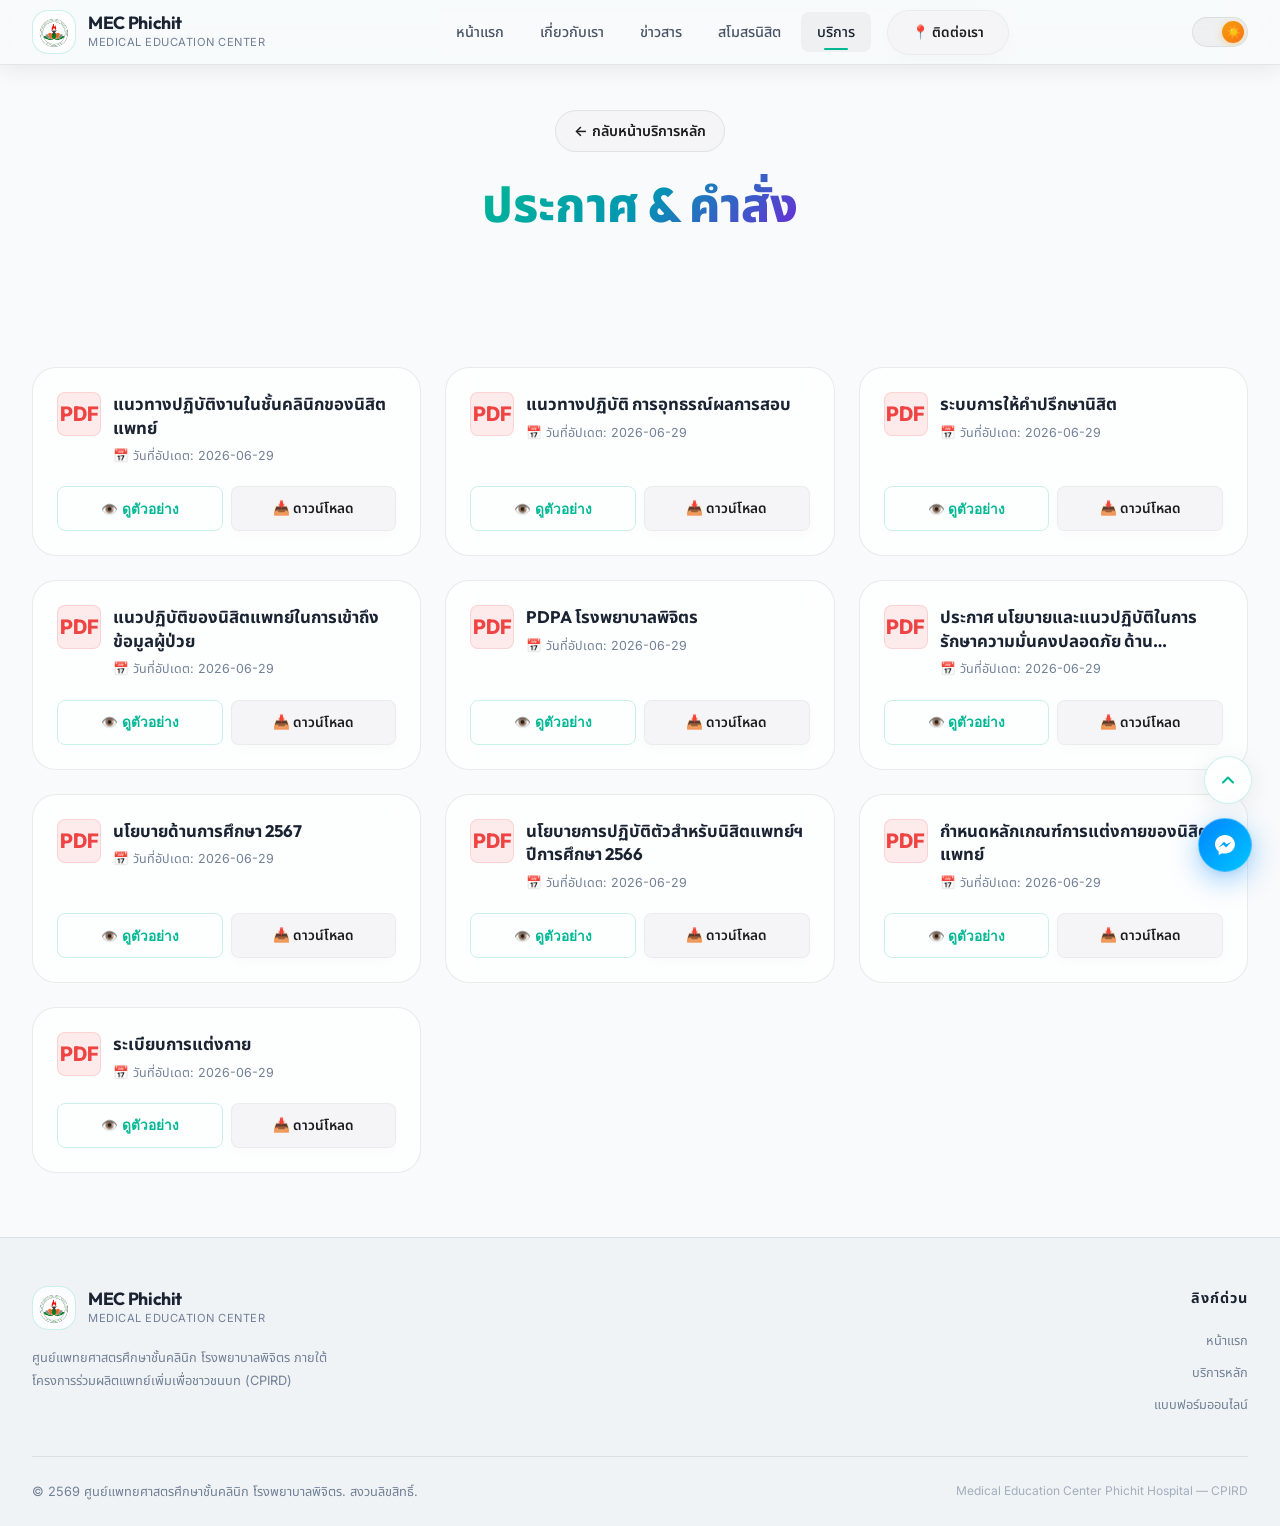
==== announcements.html @ 6e374ae9 "Initial commit" ====
<!DOCTYPE html>
<html lang="th">
<head>
  <meta charset="UTF-8">
  <meta name="viewport" content="width=device-width, initial-scale=1.0">
  <meta http-equiv="X-UA-Compatible" content="IE=edge">
  
  <title>ประกาศ | MEC Phichit</title>
  <meta name="description" content="คลังเอกสารประกาศ ระเบียบการ ข้อบังคับ และคำสั่งต่างๆ ของศูนย์แพทยศาสตรศึกษาชั้นคลินิก">
  
  <!-- Favicon -->
  <link rel="icon" type="image/svg+xml" href="data:image/svg+xml,<svg xmlns='http://www.w3.org/2000/svg' viewBox='0 0 100 100'><text y='.9em' font-size='90'>📢</text></svg>">

  <!-- Prevent theme flash -->
  <script>
    (function() {
      var t = localStorage.getItem('mec-theme') || 'light';
      if (t === 'light') {
        document.documentElement.setAttribute('data-theme', 'light');
      } else {
        document.documentElement.removeAttribute('data-theme');
      }
    })();
  </script>

  <!-- Stylesheets -->
  <link rel="stylesheet" href="css/style.css?v=5.4">
</head>
<body>

  <!-- ============================================
       NAVIGATION (Consistent with index.html)
       ============================================ -->
  <nav class="navbar scrolled" id="navbar" role="navigation" aria-label="Main navigation">
    <div class="container">
      <a href="index.html#hero" class="nav-brand">
        <div class="nav-logo" aria-hidden="true">
          <img src="assets/images/logo.png" alt="MEC Phichit Logo">
        </div>
        <div class="nav-brand-text">
          <span class="nav-brand-name">MEC Phichit</span>
          <span class="nav-brand-sub">Medical Education Center</span>
        </div>
      </a>

      <div class="nav-links" id="nav-links" role="menubar">
        <a href="index.html#hero" class="nav-link" role="menuitem">หน้าแรก</a>
        <a href="index.html#about" class="nav-link" role="menuitem">เกี่ยวกับเรา</a>
        <a href="index.html#news" class="nav-link" role="menuitem">ข่าวสาร</a>
        <a href="index.html#student-union" class="nav-link" role="menuitem">สโมสรนิสิต</a>
        <a href="index.html#services" class="nav-link active" role="menuitem">บริการ</a>
        <a href="index.html#contact" class="nav-cta" role="menuitem">📍 ติดต่อเรา</a>
      </div>

      <!-- Theme Toggle -->
      <button class="theme-toggle" id="theme-toggle" aria-label="สลับธีมมืด/สว่าง" title="สลับธีมมืด/สว่าง">
        <div class="theme-toggle-track">
          <span class="track-sun" aria-hidden="true">☀️</span>
          <span class="track-moon" aria-hidden="true">🌙</span>
        </div>
        <div class="theme-toggle-knob">
          <span class="theme-toggle-icon" aria-hidden="true">🌙</span>
        </div>
      </button>

      <button class="nav-toggle" id="nav-toggle" aria-label="Toggle navigation" aria-expanded="false">
        <span></span>
        <span></span>
        <span></span>
      </button>
    </div>
    <div class="nav-overlay" id="nav-overlay"></div>
  </nav>

  <!-- ============================================
       CONTENT SECTION
       ============================================ -->
  <section class="subpage-body container">
    <div class="subpage-header">
      <a href="index.html#services" class="btn-back">← กลับหน้าบริการหลัก</a>
      <h1 class="section-title" id="subpage-header-title">คลัง<span class="accent-text">ประกาศ & คำสั่ง</span></h1>
      <p class="section-subtitle" id="subpage-header-sub" style="margin: 0 auto;">ประกาศทั่วไป ระเบียบข้อบังคับ และตารางประกาศต่างๆ ของศูนย์แพทยศาสตรศึกษาชั้นคลินิก โรงพยาบาลพิจิตร</p>
    </div>

    <!-- Search & Filter Controls -->
    <div class="search-filter-row reveal">
      <div class="search-wrapper">
        <input type="text" id="doc-search" placeholder="ค้นหาประกาศหรือคำสั่ง...">
      </div>
      <div class="filter-group">
        <button class="filter-btn active" data-filter="all">ทั้งหมด</button>
        <button class="filter-btn" data-filter="pdf">PDF</button>
        <button class="filter-btn" data-filter="word">Word</button>
      </div>
    </div>

    <!-- Document Grid -->
    <div class="document-grid stagger-children revealed" id="document-grid">
      <!-- Populated dynamically -->
    </div>
  </section>

  <!-- ============================================
       PDF PREVIEW MODAL
       ============================================ -->
  <div class="preview-modal" id="preview-modal">
    <div class="preview-modal-overlay" id="preview-modal-overlay"></div>
    <div class="preview-modal-content">
      <div class="preview-modal-header">
        <h3 class="preview-modal-title" id="preview-modal-title">แสดงตัวอย่างเอกสาร</h3>
        <button class="preview-modal-close" id="preview-modal-close" aria-label="ปิด">&times;</button>
      </div>
      <div class="preview-modal-body">
        <iframe id="preview-iframe" src="" title="PDF Preview"></iframe>
      </div>
    </div>
  </div>

  <!-- ============================================
       FOOTER
       ============================================ -->
  <footer class="footer">
    <div class="container">
      <div class="footer-top" style="grid-template-columns: 2fr 2fr;">
        <div class="footer-brand">
          <a href="index.html#hero" class="nav-brand" style="margin-bottom: 1rem;">
            <div class="nav-logo" aria-hidden="true">
              <img src="assets/images/logo.png" alt="MEC Phichit Logo">
            </div>
            <div class="nav-brand-text">
              <span class="nav-brand-name">MEC Phichit</span>
              <span class="nav-brand-sub">Medical Education Center</span>
            </div>
          </a>
          <p class="footer-desc" id="footer-desc">ศูนย์แพทยศาสตรศึกษาชั้นคลินิก โรงพยาบาลพิจิตร</p>
        </div>
        <div class="footer-links-col" style="text-align: right; display: flex; flex-direction: column; align-items: flex-end; justify-content: center;">
          <h4 class="footer-heading">ลิงก์ด่วน</h4>
          <div class="footer-links" style="align-items: flex-end;">
            <a href="index.html#hero" class="footer-link">หน้าแรก</a>
            <a href="index.html#services" class="footer-link">บริการหลัก</a>
            <a href="forms.html" class="footer-link">แบบฟอร์มออนไลน์</a>
          </div>
        </div>
      </div>
      <div class="footer-bottom">
        <p class="footer-copy" id="footer-copy">© 2548 — 2568 ศูนย์แพทยศาสตรศึกษาชั้นคลินิก โรงพยาบาลพิจิตร. สงวนลิขสิทธิ์.</p>
        <p class="footer-credits" id="footer-credits">Clinical Medical Education Center, Phichit Hospital</p>
      </div>
    </div>
  </footer>

  <!-- ============================================
       CLIENT-SIDE JAVASCRIPT
       ============================================ -->
  <script>
    document.addEventListener('DOMContentLoaded', () => {
      let db = null;
      let activeFilter = 'all';
      let searchQuery = '';

      initThemeToggle();
      initNavigation();
      initFloatingControls();
      loadData();

      // Fetch dynamic announcements data
      async function loadData() {
        try {
          const res = await fetch('data/content.json');
          if (!res.ok) throw new Error('Failed to load JSON');
          db = await res.json();

          // Populate Header & Footer details
          if (db.announcements_info) {
            const titleEl = document.getElementById('subpage-header-title');
            const subEl = document.getElementById('subpage-header-sub');
            if (titleEl) titleEl.innerHTML = `${db.announcements_info.title_line1 || ''}<span class="accent-text">${db.announcements_info.title_line2 || ''}</span>`;
            if (subEl) subEl.textContent = db.announcements_info.subtitle || '';
          }
          if (db.footer) {
            document.getElementById('footer-desc').textContent = db.footer.desc || '';
            document.getElementById('footer-copy').textContent = db.footer.copy || '';
            document.getElementById('footer-credits').textContent = db.footer.credits || '';
          }
          
          renderDocuments();
          setupEventListeners();
        } catch (err) {
          console.error('Error loading announcements database:', err);
          document.getElementById('document-grid').innerHTML = `
            <div class="no-documents-msg">
              <span>⚠️</span>
              <p>เกิดข้อผิดพลาดในการโหลดไฟล์ข้อมูล กรุณาลองใหม่อีกครั้งภายหลัง</p>
            </div>
          `;
        }
      }

      // Render documents with filters
      function renderDocuments() {
        const grid = document.getElementById('document-grid');
        grid.innerHTML = '';

        if (!db || !db.announcements) {
          showEmptyMessage();
          return;
        }

        const filtered = db.announcements.filter(doc => {
          const matchesFilter = activeFilter === 'all' || doc.type === activeFilter;
          const matchesSearch = doc.title.toLowerCase().includes(searchQuery.toLowerCase());
          return matchesFilter && matchesSearch;
        });

        if (filtered.length === 0) {
          showEmptyMessage();
          return;
        }

        filtered.forEach(doc => {
          const isPdf = doc.type === 'pdf';
          const typeLabel = isPdf ? 'PDF' : 'DOCX';
          const typeClass = isPdf ? 'pdf' : 'word';
          const previewBtn = isPdf 
            ? `<button class="btn-preview" onclick="openPreview('${doc.file}', '${doc.title.replace(/'/g, "\\'")}')">👁️ ดูตัวอย่าง</button>`
            : `<button class="btn-preview" style="opacity: 0.5; cursor: not-allowed;" disabled title="ดูตัวอย่างได้เฉพาะไฟล์ PDF">👁️ ดูตัวอย่าง</button>`;

          grid.innerHTML += `
            <div class="document-card reveal">
              <div class="doc-info-header">
                <div class="doc-type-icon ${typeClass}">${typeLabel}</div>
                <div class="doc-meta">
                  <h3 class="doc-card-title" title="${doc.title}">${doc.title}</h3>
                  <div class="doc-card-date">📅 วันที่อัปเดต: ${doc.date}</div>
                </div>
              </div>
              <div class="doc-actions">
                ${previewBtn}
                <a href="${doc.file}" download class="btn-download">📥 ดาวน์โหลด</a>
              </div>
            </div>
          `;
        });
      }

      function showEmptyMessage() {
        const grid = document.getElementById('document-grid');
        grid.innerHTML = `
          <div class="no-documents-msg">
            <span>📂</span>
            <p>ไม่พบไฟล์ประกาศหรือคำสั่งที่ตรงกับการค้นหา</p>
          </div>
        `;
      }

      function setupEventListeners() {
        // Search Input
        const searchInput = document.getElementById('doc-search');
        searchInput.addEventListener('input', (e) => {
          searchQuery = e.target.value.trim();
          renderDocuments();
        });

        // Filter Buttons
        const filterBtns = document.querySelectorAll('.filter-btn');
        filterBtns.forEach(btn => {
          btn.addEventListener('click', () => {
            filterBtns.forEach(b => b.classList.remove('active'));
            btn.classList.add('active');
            activeFilter = btn.dataset.filter;
            renderDocuments();
          });
        });

        // Preview Close Modal
        const modal = document.getElementById('preview-modal');
        const overlay = document.getElementById('preview-modal-overlay');
        const closeBtn = document.getElementById('preview-modal-close');

        const closeModal = () => {
          modal.classList.remove('active');
          document.getElementById('preview-iframe').src = '';
          document.body.style.overflow = '';
        };

        overlay.addEventListener('click', closeModal);
        closeBtn.addEventListener('click', closeModal);
        document.addEventListener('keydown', (e) => {
          if (e.key === 'Escape') closeModal();
        });
      }

      // Exposed modal triggers
      window.openPreview = (filePath, title) => {
        const modal = document.getElementById('preview-modal');
        const titleEl = document.getElementById('preview-modal-title');
        const iframe = document.getElementById('preview-iframe');

        titleEl.textContent = title;
        iframe.src = filePath;
        modal.classList.add('active');
        document.body.style.overflow = 'hidden';
      };

      // Theme toggle engine (consistent with app.js)
      function initThemeToggle() {
        const toggleBtn = document.getElementById('theme-toggle');
        if (!toggleBtn) return;

        const iconEl = toggleBtn.querySelector('.theme-toggle-icon');
        const root = document.documentElement;

        const savedTheme = localStorage.getItem('mec-theme') || 'light';
        applyTheme(savedTheme, false);

        toggleBtn.addEventListener('click', () => {
          const currentTheme = root.getAttribute('data-theme') === 'light' ? 'light' : 'dark';
          const newTheme = currentTheme === 'light' ? 'dark' : 'light';
          applyTheme(newTheme, true);
        });

        function applyTheme(theme, animate) {
          if (theme === 'light') {
            root.setAttribute('data-theme', 'light');
          } else {
            root.removeAttribute('data-theme');
          }
          if (iconEl) {
            iconEl.textContent = theme === 'light' ? '☀️' : '🌙';
          }
          localStorage.setItem('mec-theme', theme);
        }
      }

      // Mobile Menu navigation
      function initNavigation() {
        const navToggle = document.getElementById('nav-toggle');
        const navLinks = document.getElementById('nav-links');
        const navOverlay = document.getElementById('nav-overlay');

        if (navToggle) {
          navToggle.addEventListener('click', () => {
            const isOpen = navLinks.classList.toggle('open');
            navToggle.classList.toggle('active');
            if (navOverlay) navOverlay.classList.toggle('show', isOpen);
            document.body.style.overflow = isOpen ? 'hidden' : '';
          });
        }

        if (navOverlay) {
          navOverlay.addEventListener('click', () => {
            navLinks.classList.remove('open');
            navToggle.classList.remove('active');
            navOverlay.classList.remove('show');
            document.body.style.overflow = '';
          });
        }
      }

      function initFloatingControls() {
        const scrollTopBtn = document.getElementById('scroll-top-btn');
        if (!scrollTopBtn) return;

        window.addEventListener('scroll', () => {
          if (window.pageYOffset > 300) {
            scrollTopBtn.classList.add('visible');
          } else {
            scrollTopBtn.classList.remove('visible');
          }
        }, { passive: true });

        scrollTopBtn.addEventListener('click', () => {
          smoothScrollToTop();
        });
      }

      function smoothScrollToTop() {
        const startPos = window.pageYOffset;
        if (startPos === 0) return;
        const duration = 800;
        let startTime = null;

        function animation(currentTime) {
          if (startTime === null) startTime = currentTime;
          const timeElapsed = currentTime - startTime;
          const progress = Math.min(timeElapsed / duration, 1);
          const easeOutCubic = 1 - Math.pow(1 - progress, 3);
          window.scrollTo(0, startPos * (1 - easeOutCubic));

          if (timeElapsed < duration) {
            requestAnimationFrame(animation);
          } else {
            window.scrollTo(0, 0);
          }
        }
        requestAnimationFrame(animation);
      }
    });
  </script>

  <!-- Floating Action Controls -->
  <div class="floating-controls">
    <button class="scroll-top-btn" id="scroll-top-btn" aria-label="เลื่อนขึ้นไปด้านบนสุด" title="เลื่อนขึ้นด้านบน">
      <svg width="20" height="20" viewBox="0 0 24 24" fill="none" stroke="currentColor" stroke-width="2.5" stroke-linecap="round" stroke-linejoin="round">
        <polyline points="18 15 12 9 6 15"></polyline>
      </svg>
    </button>
    <a href="https://www.facebook.com/PhichitMedicalEducation" target="_blank" rel="noopener noreferrer" class="chat-float-btn" id="chat-float-btn" aria-label="ติดต่อสอบถามทาง Facebook" title="ติดต่อสอบถามทาง Facebook">
      <div class="chat-float-icon">
        <svg width="24" height="24" viewBox="0 0 24 24" fill="currentColor">
          <path d="M12 2C6.477 2 2 6.145 2 11.258c0 2.91 1.45 5.51 3.716 7.218V22l3.407-1.87c.928.257 1.91.395 2.917.395 5.523 0 10-4.145 10-9.258C22 6.145 17.523 2 12 2zm1.06 12.422l-2.544-2.716-4.965 2.716 5.46-5.797 2.607 2.716 4.902-2.716-5.46 5.797z"/>
        </svg>
      </div>
    </a>
  </div>
</body>
</html>
---- css/style.css ----
/* ============================================
   MEC PHICHIT — Design System & Styles
   Clinical Medical Education Center
   ============================================ */

/* --- Google Fonts --- */
@import url('https://fonts.googleapis.com/css2?family=Inter:wght@300;400;500;600;700;800&family=Outfit:wght@400;500;600;700;800;900&family=Noto+Sans+Thai:wght@300;400;500;600;700;800&display=swap');

/* --- CSS Custom Properties --- */
:root {
  /* Colors — Dark Medical Premium */
  --bg-primary: #050d1a;
  --bg-secondary: #0a1628;
  --bg-tertiary: #0f1f38;
  --bg-card: rgba(15, 31, 56, 0.6);
  --bg-glass: rgba(15, 31, 56, 0.45);

  --accent-primary: #00d4aa;
  --accent-secondary: #00b4d8;
  --accent-tertiary: #7c3aed;
  --accent-warm: #f59e0b;
  --accent-rose: #f43f5e;

  --gradient-accent: linear-gradient(135deg, #00d4aa 0%, #00b4d8 50%, #7c3aed 100%);
  --gradient-hero: linear-gradient(160deg, #050d1a 0%, #0a1628 30%, #0f2847 60%, #0a1628 100%);
  --gradient-card: linear-gradient(145deg, rgba(0, 212, 170, 0.08), rgba(0, 180, 216, 0.04));
  --gradient-glow: radial-gradient(ellipse at center, rgba(0, 212, 170, 0.15) 0%, transparent 70%);

  --text-primary: #f0f4f8;
  --text-secondary: #94a3b8;
  --text-muted: #64748b;
  --text-accent: #00d4aa;

  --border-subtle: rgba(148, 163, 184, 0.1);
  --border-glass: rgba(0, 212, 170, 0.15);

  --shadow-sm: 0 2px 8px rgba(0, 0, 0, 0.3);
  --shadow-md: 0 4px 24px rgba(0, 0, 0, 0.4);
  --shadow-lg: 0 8px 48px rgba(0, 0, 0, 0.5);
  --shadow-glow: 0 0 40px rgba(0, 212, 170, 0.15);
  --shadow-glow-strong: 0 0 60px rgba(0, 212, 170, 0.25);

  /* Button Variables - Minimal Apple-Style Dark Theme (Aligned with Medical Slate Blue) */
  --btn-primary-bg: #122540;
  --btn-primary-hover-bg: #1b355a;
  --btn-primary-active-bg: #0a1728;
  --btn-primary-text: #f0f4f8;
  --btn-primary-border: 1px solid rgba(0, 212, 170, 0.3);
  --btn-primary-shadow: rgba(0, 212, 170, 0.05);
  --btn-primary-shadow-hover: rgba(0, 212, 170, 0.15);

  /* Typography */
  --font-heading: 'Outfit', 'Noto Sans Thai', sans-serif;
  --font-body: 'Inter', 'Noto Sans Thai', sans-serif;

  --fs-hero: clamp(2.5rem, 6vw, 4.5rem);
  --fs-h1: clamp(2rem, 4vw, 3rem);
  --fs-h2: clamp(1.5rem, 3vw, 2.25rem);
  --fs-h3: clamp(1.15rem, 2vw, 1.5rem);
  --fs-body: clamp(0.95rem, 1.2vw, 1.1rem);
  --fs-small: clamp(0.8rem, 1vw, 0.9rem);

  /* Spacing */
  --section-padding: clamp(4rem, 8vw, 8rem);
  --container-max: 1280px;
  --container-padding: clamp(1rem, 4vw, 2rem);

  /* Borders & Radius */
  --radius-sm: 8px;
  --radius-md: 16px;
  --radius-lg: 24px;
  --radius-xl: 32px;
  --radius-full: 9999px;

  /* Transitions */
  --transition-fast: 0.2s cubic-bezier(0.4, 0, 0.2, 1);
  --transition-base: 0.3s cubic-bezier(0.4, 0, 0.2, 1);
  --transition-slow: 0.5s cubic-bezier(0.4, 0, 0.2, 1);
  --transition-spring: 0.6s cubic-bezier(0.34, 1.56, 0.64, 1);
}

/* ============================================
   LIGHT THEME OVERRIDES
   ============================================ */
[data-theme="light"] {
  /* Backgrounds — Clean warm whites */
  --bg-primary: #f8fafb;
  --bg-secondary: #f0f3f5;
  --bg-tertiary: #e8ecef;
  --bg-card: rgba(255, 255, 255, 0.75);
  --bg-glass: rgba(255, 255, 255, 0.6);

  /* Accent — Slightly deeper for contrast on light bg */
  --accent-primary: #00b894;
  --accent-secondary: #0097b2;
  --accent-tertiary: #6c2bd9;

  --gradient-accent: linear-gradient(135deg, #00b894 0%, #0097b2 50%, #6c2bd9 100%);
  --gradient-hero: linear-gradient(160deg, #e8ecef 0%, #f0f3f5 30%, #dce4ea 60%, #f0f3f5 100%);
  --gradient-card: linear-gradient(145deg, rgba(0, 184, 148, 0.06), rgba(0, 151, 178, 0.03));
  --gradient-glow: radial-gradient(ellipse at center, rgba(0, 184, 148, 0.08) 0%, transparent 70%);

  /* Text — Rich darks */
  --text-primary: #1a2332;
  --text-secondary: #4a5568;
  --text-muted: #718096;
  --text-accent: #00b894;

  /* Borders — Subtle grays */
  --border-subtle: rgba(0, 0, 0, 0.08);
  --border-glass: rgba(0, 184, 148, 0.2);

  /* Shadows — Soft light shadows */
  --shadow-sm: 0 2px 8px rgba(0, 0, 0, 0.06);
  --shadow-md: 0 4px 24px rgba(0, 0, 0, 0.08);
  --shadow-lg: 0 8px 48px rgba(0, 0, 0, 0.1);
  --shadow-glow: 0 0 40px rgba(0, 184, 148, 0.1);
  --shadow-glow-strong: 0 0 60px rgba(0, 184, 148, 0.15);

  /* Button Variables - Light Theme Overrides (Apple Light Gray) */
  --btn-primary-bg: #f5f5f7;
  --btn-primary-hover-bg: #e8e8ed;
  --btn-primary-active-bg: #d2d2d7;
  --btn-primary-text: #1d1d1f;
  --btn-primary-border: 1px solid rgba(0, 0, 0, 0.04);
  --btn-primary-shadow: rgba(0, 0, 0, 0.02);
  --btn-primary-shadow-hover: rgba(0, 0, 0, 0.06);
}

/* Light theme — component-level overrides for hardcoded colors */
[data-theme="light"] .navbar.scrolled {
  background: rgba(248, 250, 251, 0.88);
}

[data-theme="light"] .nav-link:hover,
[data-theme="light"] .nav-link.active {
  background: rgba(0, 0, 0, 0.04);
}

[data-theme="light"] .hero-orb--1 {
  background: radial-gradient(circle, rgba(0, 184, 148, 0.15), transparent);
}

[data-theme="light"] .hero-orb--2 {
  background: radial-gradient(circle, rgba(108, 43, 217, 0.1), transparent);
}

[data-theme="light"] .hero-orb--3 {
  background: radial-gradient(circle, rgba(0, 151, 178, 0.1), transparent);
}

[data-theme="light"] .hero-grid {
  background-image:
    linear-gradient(rgba(0, 184, 148, 0.04) 1px, transparent 1px),
    linear-gradient(90deg, rgba(0, 184, 148, 0.04) 1px, transparent 1px);
}

[data-theme="light"] .hero-badge {
  background: rgba(0, 184, 148, 0.06);
  border-color: rgba(0, 184, 148, 0.18);
}



[data-theme="light"] .btn-secondary {
  border-color: rgba(0, 184, 148, 0.25);
}

[data-theme="light"] .section-badge {
  background: rgba(0, 184, 148, 0.06);
  border-color: rgba(0, 184, 148, 0.2);
}

[data-theme="light"] .about-image-card .about-visual {
  background: linear-gradient(135deg, rgba(0, 184, 148, 0.04), rgba(108, 43, 217, 0.03));
}

[data-theme="light"] .about-float-icon {
  background: rgba(0, 184, 148, 0.08);
}

[data-theme="light"] .program-icon {
  background: rgba(0, 184, 148, 0.06);
  border-color: rgba(0, 184, 148, 0.12);
}

[data-theme="light"] .program-card:nth-child(2) .program-icon {
  background: rgba(0, 151, 178, 0.06);
  border-color: rgba(0, 151, 178, 0.12);
}

[data-theme="light"] .program-card:nth-child(3) .program-icon {
  background: rgba(108, 43, 217, 0.06);
  border-color: rgba(108, 43, 217, 0.12);
}

[data-theme="light"] .program-tag {
  background: rgba(0, 184, 148, 0.06);
  border-color: rgba(0, 184, 148, 0.15);
}




[data-theme="light"] .contact-icon {
  background: rgba(0, 184, 148, 0.06);
  border-color: rgba(0, 184, 148, 0.12);
}

[data-theme="light"] .contact-item:hover .contact-icon {
  background: rgba(0, 184, 148, 0.12);
  box-shadow: 0 0 20px rgba(0, 184, 148, 0.08);
}

[data-theme="light"] .social-link {
  background: rgba(0, 0, 0, 0.03);
  border-color: rgba(0, 0, 0, 0.08);
}

[data-theme="light"] .social-link:hover {
  background: rgba(0, 184, 148, 0.08);
  border-color: rgba(0, 184, 148, 0.2);
}

[data-theme="light"] .nav-overlay {
  background: rgba(0, 0, 0, 0.25);
}

[data-theme="light"] .nav-links {
  background: rgba(248, 250, 251, 0.97);
}

/* Subpages Buttons & Filters Overrides for Light Theme */
[data-theme="light"] .subpage-header .btn-back {
  background: #f5f5f7;
  border-color: rgba(0, 0, 0, 0.08);
  color: #1d1d1f;
}

[data-theme="light"] .subpage-header .btn-back:hover {
  background: #e8e8ed;
  border-color: var(--accent-primary);
  color: var(--accent-primary);
}

[data-theme="light"] .filter-btn.active {
  background: var(--accent-primary);
  color: #ffffff;
  border-color: var(--accent-primary);
  box-shadow: 0 4px 12px rgba(0, 184, 148, 0.2);
}

[data-theme="light"] .filter-btn.active:hover {
  background: #00a383;
  /* Slightly darker solid teal for interactive feedback */
  border-color: #00a383;
  color: #ffffff;
}


/* ============================================
   THEME TOGGLE BUTTON
   ============================================ */
.theme-toggle {
  position: relative;
  width: 56px;
  height: 30px;
  background: rgba(255, 255, 255, 0.06);
  border: 1.5px solid var(--border-subtle);
  border-radius: var(--radius-full);
  cursor: pointer;
  padding: 0;
  margin-left: 8px;
  display: flex;
  align-items: center;
  transition: all var(--transition-base);
  overflow: hidden;
  flex-shrink: 0;
}

.theme-toggle:hover {
  border-color: var(--border-glass);
  box-shadow: 0 0 16px rgba(0, 212, 170, 0.12);
}

[data-theme="light"] .theme-toggle {
  background: rgba(0, 0, 0, 0.04);
}

[data-theme="light"] .theme-toggle:hover {
  box-shadow: 0 0 16px rgba(0, 184, 148, 0.15);
}

/* The sliding knob */
.theme-toggle-knob {
  position: absolute;
  top: 3px;
  left: 3px;
  width: 22px;
  height: 22px;
  border-radius: 50%;
  background: var(--gradient-accent);
  box-shadow: 0 2px 8px rgba(0, 212, 170, 0.3);
  transition: transform 0.4s cubic-bezier(0.68, -0.15, 0.32, 1.15);
  display: flex;
  align-items: center;
  justify-content: center;
  z-index: 2;
}

[data-theme="light"] .theme-toggle-knob {
  transform: translateX(26px);
  background: linear-gradient(135deg, #f59e0b, #f97316);
  box-shadow: 0 2px 8px rgba(245, 158, 11, 0.35);
}

/* Icon inside the knob */
.theme-toggle-icon {
  font-size: 12px;
  line-height: 1;
  transition: all 0.3s ease;
}

/* Track labels (icons on track background) */
.theme-toggle-track {
  position: absolute;
  inset: 0;
  display: flex;
  align-items: center;
  justify-content: space-between;
  padding: 0 7px;
  font-size: 11px;
  pointer-events: none;
  z-index: 1;
}

.theme-toggle-track .track-moon,
.theme-toggle-track .track-sun {
  opacity: 0.3;
  transition: opacity var(--transition-base);
}

[data-theme="light"] .theme-toggle-track .track-sun {
  opacity: 0;
}

.theme-toggle-track .track-moon {
  opacity: 0;
}

[data-theme="light"] .theme-toggle-track .track-moon {
  opacity: 0.3;
}

/* Theme transition on body */
body,
body * {
  transition-property: background-color, color, border-color, box-shadow, opacity;
  transition-duration: 0s;
}

body.theme-transitioning,
body.theme-transitioning * {
  transition-duration: 0.4s !important;
  transition-timing-function: cubic-bezier(0.4, 0, 0.2, 1) !important;
}

/* Exclude animations/transforms from the theme transition to avoid conflicts */
body.theme-transitioning .reveal,
body.theme-transitioning .reveal-left,
body.theme-transitioning .reveal-right,
body.theme-transitioning .reveal-scale,
body.theme-transitioning .stagger-children>*,
body.theme-transitioning .hero-orb,
body.theme-transitioning .about-float-card,
body.theme-transitioning .hero-scroll-line {
  transition-property: background-color, color, border-color, box-shadow !important;
}

/* --- Reset & Base --- */
*,
*::before,
*::after {
  margin: 0;
  padding: 0;
  box-sizing: border-box;
}

html {
  scroll-behavior: smooth;
  scroll-padding-top: 80px;
  -webkit-font-smoothing: antialiased;
  -moz-osx-font-smoothing: grayscale;
}

body {
  font-family: var(--font-body);
  font-size: var(--fs-body);
  line-height: 1.7;
  color: var(--text-primary);
  background-color: var(--bg-primary);
  overflow-x: hidden;
}

img {
  max-width: 100%;
  height: auto;
  display: block;
}

a {
  color: var(--accent-primary);
  text-decoration: none;
  transition: color var(--transition-fast);
}

a:hover {
  color: var(--accent-secondary);
}

ul,
ol {
  list-style: none;
}

/* --- Utility --- */
.container {
  max-width: var(--container-max);
  margin: 0 auto;
  padding: 0 var(--container-padding);
}

.sr-only {
  position: absolute;
  width: 1px;
  height: 1px;
  overflow: hidden;
  clip: rect(0, 0, 0, 0);
  white-space: nowrap;
  border: 0;
}

.accent-text {
  background: var(--gradient-accent);
  -webkit-background-clip: text;
  -webkit-text-fill-color: transparent;
  background-clip: text;
}

.section-badge {
  display: inline-flex;
  align-items: center;
  gap: 8px;
  padding: 6px 18px;
  font-size: var(--fs-small);
  font-weight: 600;
  letter-spacing: 1.5px;
  text-transform: uppercase;
  color: var(--accent-primary);
  background: rgba(0, 212, 170, 0.08);
  border: 1px solid rgba(0, 212, 170, 0.2);
  border-radius: var(--radius-full);
  margin-bottom: 1rem;
}

.section-badge .badge-dot {
  width: 6px;
  height: 6px;
  background: var(--accent-primary);
  border-radius: 50%;
  animation: pulse-dot 2s ease-in-out infinite;
}

.section-title {
  font-family: var(--font-heading);
  font-size: var(--fs-h1);
  font-weight: 800;
  line-height: 1.2;
  margin-bottom: 1rem;
  color: var(--text-primary);
}

.section-subtitle {
  font-size: var(--fs-body);
  color: var(--text-secondary);
  max-width: 640px;
  line-height: 1.8;
}

.section-header {
  text-align: center;
  margin-bottom: 4rem;
}

.section-header .section-subtitle {
  margin: 0 auto;
}

/* --- Buttons --- */
.btn {
  display: inline-flex;
  align-items: center;
  gap: 8px;
  padding: 14px 32px;
  font-family: var(--font-body);
  font-size: 0.95rem;
  font-weight: 600;
  border: none;
  border-radius: var(--radius-full);
  cursor: pointer;
  transition: all var(--transition-base);
  text-decoration: none;
  position: relative;
  overflow: hidden;
}

.btn-primary {
  background: var(--btn-primary-bg);
  color: var(--btn-primary-text);
  border: var(--btn-primary-border);
  box-shadow: 0 4px 20px var(--btn-primary-shadow);
}

.btn-primary:hover {
  transform: translateY(-2px);
  background: var(--btn-primary-hover-bg);
  box-shadow: 0 8px 32px var(--btn-primary-shadow-hover);
  color: var(--btn-primary-text);
}

.btn-primary:active {
  transform: translateY(0);
  background: var(--btn-primary-active-bg);
  box-shadow: 0 2px 10px var(--btn-primary-shadow);
}

.btn-secondary {
  background: transparent;
  color: var(--text-primary);
  border: 1.5px solid var(--border-glass);
  backdrop-filter: blur(8px);
}

.btn-secondary:hover {
  background: rgba(0, 212, 170, 0.08);
  border-color: var(--accent-primary);
  color: var(--accent-primary);
  transform: translateY(-2px);
}

.btn-icon {
  font-size: 1.1em;
  transition: transform var(--transition-fast);
}

.btn:hover .btn-icon {
  transform: translateX(3px);
}

/* ============================================
   NAVIGATION
   ============================================ */
.navbar {
  position: fixed;
  top: 0;
  left: 0;
  right: 0;
  z-index: 1000;
  padding: 1rem 0;
  transition: all var(--transition-base);
}

.navbar.scrolled {
  padding: 0.6rem 0;
  background: rgba(5, 13, 26, 0.85);
  backdrop-filter: blur(20px) saturate(180%);
  -webkit-backdrop-filter: blur(20px) saturate(180%);
  border-bottom: 1px solid var(--border-subtle);
  box-shadow: var(--shadow-md);
}

.navbar .container {
  display: flex;
  align-items: center;
  justify-content: space-between;
}

.nav-brand {
  display: flex;
  align-items: center;
  gap: 12px;
  text-decoration: none;
  color: var(--text-primary);
}

.nav-logo {
  width: 44px;
  height: 44px;
  background: var(--bg-card);
  border: 1px solid var(--border-glass);
  border-radius: var(--radius-md);
  display: flex;
  align-items: center;
  justify-content: center;
  transition: transform var(--transition-spring);
  overflow: hidden;
  padding: 4px;
}

.nav-logo img {
  width: 100%;
  height: 100%;
  object-fit: contain;
}

.nav-brand:hover .nav-logo {
  transform: rotate(-5deg) scale(1.05);
}

.nav-brand-text {
  display: flex;
  flex-direction: column;
}

.nav-brand-name {
  font-family: var(--font-heading);
  font-size: 1.1rem;
  font-weight: 700;
  line-height: 1.2;
  letter-spacing: -0.02em;
}

.nav-brand-sub {
  font-size: 0.7rem;
  color: var(--text-muted);
  letter-spacing: 0.5px;
  text-transform: uppercase;
}

.nav-links {
  display: flex;
  align-items: center;
  gap: 4px;
}

.nav-link {
  position: relative;
  padding: 8px 16px;
  font-size: 0.9rem;
  font-weight: 500;
  color: var(--text-secondary);
  text-decoration: none;
  border-radius: var(--radius-sm);
  transition: all var(--transition-fast);
}

.nav-link:hover,
.nav-link.active {
  color: var(--text-primary);
  background: rgba(255, 255, 255, 0.05);
}

.nav-link::after {
  content: '';
  position: absolute;
  bottom: 2px;
  left: 50%;
  width: 0;
  height: 2px;
  background: var(--accent-primary);
  border-radius: 2px;
  transform: translateX(-50%);
  transition: width var(--transition-base);
}

.nav-link:hover::after,
.nav-link.active::after {
  width: 24px;
}

.nav-cta {
  padding: 10px 24px;
  font-size: 0.85rem;
  font-weight: 600;
  color: var(--btn-primary-text);
  background: var(--btn-primary-bg);
  border-radius: var(--radius-full);
  margin-left: 12px;
  transition: all var(--transition-base);
  box-shadow: 0 4px 16px var(--btn-primary-shadow);
  border: var(--btn-primary-border);
}

.nav-cta:hover {
  transform: translateY(-1px);
  background: var(--btn-primary-hover-bg);
  box-shadow: 0 6px 20px var(--btn-primary-shadow-hover);
  color: var(--btn-primary-text);
}

.nav-cta:active {
  transform: translateY(0);
  background: var(--btn-primary-active-bg);
  box-shadow: 0 2px 10px var(--btn-primary-shadow);
}

/* Mobile Hamburger */
.nav-toggle {
  display: none;
  flex-direction: column;
  gap: 5px;
  background: none;
  border: none;
  cursor: pointer;
  padding: 4px;
  z-index: 1001;
}

.nav-toggle span {
  display: block;
  width: 24px;
  height: 2px;
  background: var(--text-primary);
  border-radius: 2px;
  transition: all var(--transition-base);
  transform-origin: center;
}

.nav-toggle.active span:nth-child(1) {
  transform: rotate(45deg) translate(5px, 5px);
}

.nav-toggle.active span:nth-child(2) {
  opacity: 0;
}

.nav-toggle.active span:nth-child(3) {
  transform: rotate(-45deg) translate(5px, -5px);
}

/* ============================================
   HERO SECTION
   ============================================ */
.hero {
  position: relative;
  min-height: 100vh;
  display: flex;
  align-items: center;
  justify-content: center;
  background: var(--gradient-hero);
  overflow: hidden;
}

.hero-bg-effects {
  position: absolute;
  inset: 0;
  z-index: 0;
  overflow: hidden;
}

/* Animated gradient orbs */
.hero-orb {
  position: absolute;
  border-radius: 50%;
  filter: blur(80px);
  opacity: 0.4;
  animation: float-orb 20s ease-in-out infinite;
}

.hero-orb--1 {
  width: 600px;
  height: 600px;
  background: radial-gradient(circle, rgba(0, 212, 170, 0.3), transparent);
  top: -20%;
  right: -10%;
  animation-delay: 0s;
}

.hero-orb--2 {
  width: 500px;
  height: 500px;
  background: radial-gradient(circle, rgba(124, 58, 237, 0.25), transparent);
  bottom: -15%;
  left: -10%;
  animation-delay: -7s;
}

.hero-orb--3 {
  width: 400px;
  height: 400px;
  background: radial-gradient(circle, rgba(0, 180, 216, 0.2), transparent);
  top: 40%;
  left: 30%;
  animation-delay: -14s;
}

/* Particle canvas */
#particles-canvas {
  position: absolute;
  inset: 0;
  z-index: 1;
}

/* Grid pattern overlay */
.hero-grid {
  position: absolute;
  inset: 0;
  background-image:
    linear-gradient(rgba(0, 212, 170, 0.03) 1px, transparent 1px),
    linear-gradient(90deg, rgba(0, 212, 170, 0.03) 1px, transparent 1px);
  background-size: 60px 60px;
  z-index: 1;
  mask-image: radial-gradient(ellipse 70% 70% at 50% 50%, black, transparent);
  -webkit-mask-image: radial-gradient(ellipse 70% 70% at 50% 50%, black, transparent);
}

.hero-content {
  position: relative;
  z-index: 2;
  text-align: center;
  max-width: 900px;
  padding: 0 var(--container-padding);
}

.hero-badge {
  display: inline-flex;
  align-items: center;
  gap: 8px;
  padding: 8px 20px;
  font-size: 0.8rem;
  font-weight: 600;
  letter-spacing: 2px;
  text-transform: uppercase;
  color: var(--accent-primary);
  background: rgba(0, 212, 170, 0.06);
  border: 1px solid rgba(0, 212, 170, 0.15);
  border-radius: var(--radius-full);
  margin-bottom: 2rem;
  backdrop-filter: blur(8px);
  animation: fadeInDown 0.8s ease-out;
}

.hero-badge-dot {
  width: 8px;
  height: 8px;
  border-radius: 50%;
  background: var(--accent-primary);
  animation: pulse-dot 2s ease-in-out infinite;
}

.hero-title {
  font-family: var(--font-heading);
  font-size: var(--fs-hero);
  font-weight: 900;
  line-height: 1.1;
  margin-bottom: 1.5rem;
  letter-spacing: -0.03em;
  animation: fadeInUp 0.8s ease-out 0.2s both;
}

.hero-title-line {
  display: block;
  white-space: nowrap;
}

.hero-subtitle {
  font-size: clamp(1.05rem, 1.8vw, 1.3rem);
  color: var(--text-secondary);
  line-height: 1.8;
  margin-bottom: 2.5rem;
  max-width: 680px;
  margin-left: auto;
  margin-right: auto;
  animation: fadeInUp 0.8s ease-out 0.4s both;
}

.hero-actions {
  display: flex;
  gap: 16px;
  justify-content: center;
  flex-wrap: wrap;
  animation: fadeInUp 0.8s ease-out 0.6s both;
}

.hero-stats {
  display: flex;
  gap: clamp(2rem, 5vw, 4rem);
  justify-content: center;
  margin-top: 4rem;
  animation: fadeInUp 0.8s ease-out 0.8s both;
}

.hero-stat {
  text-align: center;
}

.hero-stat-number {
  font-family: var(--font-heading);
  font-size: clamp(1.8rem, 3vw, 2.5rem);
  font-weight: 800;
  background: var(--gradient-accent);
  -webkit-background-clip: text;
  -webkit-text-fill-color: transparent;
  background-clip: text;
  line-height: 1.2;
}

.hero-stat-number .stat-suffix,
.stat-number .stat-suffix {
  font-size: 0.6em;
  font-weight: 700;
  margin-left: 2px;
  display: inline-block;
}

.hero-stat-number .stat-prefix,
.stat-number .stat-prefix {
  font-size: 0.6em;
  font-weight: 700;
  margin-right: 2px;
  display: inline-block;
}

.hero-stat-label {
  font-size: var(--fs-small);
  color: var(--text-muted);
  margin-top: 4px;
}

/* Scroll indicator */
.hero-scroll {
  position: absolute;
  bottom: 2rem;
  left: 50%;
  transform: translateX(-50%);
  z-index: 2;
  display: flex;
  flex-direction: column;
  align-items: center;
  gap: 8px;
  animation: fadeInUp 1s ease-out 1s both;
}

.hero-scroll-text {
  font-size: 0.7rem;
  letter-spacing: 2px;
  text-transform: uppercase;
  color: var(--text-muted);
}

.hero-scroll-line {
  width: 1px;
  height: 40px;
  background: linear-gradient(to bottom, var(--accent-primary), transparent);
  animation: scroll-line 2s ease-in-out infinite;
}

/* ============================================
   ABOUT SECTION
   ============================================ */
.about {
  padding: var(--section-padding) 0;
  background: var(--bg-secondary);
  position: relative;
}

.about::before {
  content: '';
  position: absolute;
  top: 0;
  left: 0;
  right: 0;
  height: 1px;
  background: linear-gradient(90deg, transparent, var(--border-glass), transparent);
}

.about-grid {
  display: grid;
  grid-template-columns: 1fr 1fr;
  gap: 4rem;
  align-items: center;
}

.about-image-wrapper {
  position: relative;
}

.about-image-card {
  position: relative;
  border-radius: var(--radius-lg);
  overflow: hidden;
  aspect-ratio: 4 / 3;
  background: var(--gradient-card);
  border: 1px solid var(--border-glass);
  display: flex;
  align-items: center;
  justify-content: center;
}

.about-image-card .about-visual {
  width: 100%;
  height: 100%;
  display: flex;
  flex-direction: column;
  align-items: center;
  justify-content: center;
  padding: 2rem;
  text-align: center;
  background: linear-gradient(135deg, rgba(0, 212, 170, 0.05), rgba(124, 58, 237, 0.05));
}

.about-visual-icon {
  font-size: 4rem;
  margin-bottom: 1rem;
  animation: float 4s ease-in-out infinite;
}

.about-visual-text {
  font-family: var(--font-heading);
  font-size: 1.3rem;
  font-weight: 700;
  color: var(--text-primary);
}

.about-visual-sub {
  font-size: var(--fs-small);
  color: var(--text-muted);
  margin-top: 0.5rem;
}



.about-content {
  display: flex;
  flex-direction: column;
  gap: 1.5rem;
}

.about-text {
  color: var(--text-secondary);
  line-height: 1.9;
}

.about-action-row {
  margin-top: 0.5rem;
}

/* Philosophy Showcase Styling */
.about-philosophy-showcase {
  margin-top: 4.5rem;
  position: relative;
}

.philosophy-divider {
  display: flex;
  align-items: center;
  justify-content: center;
  gap: 12px;
  margin-bottom: 3.5rem;
  opacity: 0.8;
}

.philosophy-divider .divider-line {
  height: 1px;
  width: 80px;
  background: linear-gradient(90deg, transparent, var(--border-glass));
}

.philosophy-divider .divider-line:last-child {
  background: linear-gradient(90deg, var(--border-glass), transparent);
}

.philosophy-divider .divider-dot {
  width: 6px;
  height: 6px;
  border-radius: 50%;
  background: var(--accent-primary);
  box-shadow: 0 0 10px var(--accent-primary);
}

.philosophy-grid {
  display: grid;
  grid-template-columns: 1.15fr 0.85fr;
  gap: 4.5rem;
  align-items: flex-start;
}

.philosophy-col {
  position: relative;
}

.philosophy-header {
  margin-bottom: 1.5rem;
}

.philosophy-tag {
  font-size: 0.72rem;
  font-weight: 700;
  letter-spacing: 2px;
  color: var(--accent-primary);
  background: rgba(0, 212, 170, 0.08);
  padding: 4px 10px;
  border-radius: var(--radius-sm);
  border: 1px solid rgba(0, 212, 170, 0.15);
  display: inline-block;
  margin-bottom: 0.5rem;
}

.philosophy-tag.accent-purple {
  color: #a855f7;
  background: rgba(168, 85, 247, 0.08);
  border-color: rgba(168, 85, 247, 0.15);
}

.philosophy-col h3 {
  font-family: var(--font-heading);
  font-size: 1.6rem;
  font-weight: 800;
  color: var(--text-primary);
  letter-spacing: -0.02em;
}

/* Vision content styling (Large, Eye-Catching Gradient Text) */
.vision-content-wrapper {
  position: relative;
  z-index: 1;
}

.vision-lead {
  font-family: var(--font-heading);
  font-size: clamp(1.35rem, 3.2vw, 1.85rem);
  font-weight: 800;
  line-height: 1.6;
  white-space: pre-line;

  /* Modern flowing gradient text */
  background: linear-gradient(120deg, var(--accent-primary), var(--accent-secondary), var(--accent-primary));
  background-size: 200% auto;
  -webkit-background-clip: text;
  background-clip: text;
  -webkit-text-fill-color: transparent;
  color: var(--accent-primary);
  /* fallback */

  position: relative;
  padding-left: 1.5rem;
  z-index: 1;
  letter-spacing: -0.01em;
  transition: background-position 0.8s ease, transform var(--transition-base);
}

.vision-lead::before {
  content: '';
  position: absolute;
  left: 0;
  top: 8px;
  bottom: 8px;
  width: 4px;
  background: var(--gradient-accent);
  border-radius: 2px;
  transition: transform var(--transition-base);
}

.philosophy-col.vision-col:hover .vision-lead {
  background-position: right center;
}

.philosophy-col.vision-col:hover .vision-lead::before {
  transform: scaleY(1.08);
}

/* Giant background watermark logo in Vision column */
.vision-quote-watermark {
  position: absolute;
  right: 0rem;
  bottom: -2.5rem;
  width: 185px;
  height: 185px;
  object-fit: contain;
  opacity: 0.05;
  filter: grayscale(1);
  pointer-events: none;
  user-select: none;
  transition: all var(--transition-slow);
  z-index: 0;
}

.philosophy-col.vision-col:hover .vision-quote-watermark {
  transform: scale(1.05);
  filter: grayscale(0);
  opacity: 0.08;
}

/* Mission bullets list */
.mission-lead {
  font-size: 1.05rem;
  font-weight: 600;
  color: var(--text-primary);
  line-height: 1.7;
  margin-bottom: 1.5rem;
  position: relative;
  padding-left: 1rem;
}

.mission-lead::before {
  content: '';
  position: absolute;
  left: 0;
  top: 6px;
  bottom: 6px;
  width: 3px;
  background: #a855f7;
  border-radius: 2px;
}

.mission-bullets-list {
  display: flex;
  flex-direction: column;
  gap: 14px;
}

.mission-bullets-list li {
  display: flex;
  gap: 12px;
  align-items: flex-start;
}

.mission-bullet-dot {
  width: 6px;
  height: 6px;
  border-radius: 50%;
  background: #a855f7;
  box-shadow: 0 0 8px #a855f7;
  margin-top: 9px;
  flex-shrink: 0;
}

.mission-bullet-text {
  font-size: 0.92rem;
  color: var(--text-secondary);
  line-height: 1.6;
}

/* Responsive adjustment */
@media (max-width: 991px) {
  .philosophy-grid {
    grid-template-columns: 1fr;
    gap: 3.5rem;
  }
}

/* Stats Bar */
.stats-bar {
  padding: 3rem 0;
  background: var(--bg-tertiary);
  border-top: 1px solid var(--border-subtle);
  border-bottom: 1px solid var(--border-subtle);
}

.stats-grid {
  display: grid;
  grid-template-columns: repeat(4, 1fr);
  gap: 2rem;
}

.stat-item {
  text-align: center;
  padding: 1.5rem;
  position: relative;
}

.stat-item:not(:last-child)::after {
  content: '';
  position: absolute;
  right: 0;
  top: 20%;
  height: 60%;
  width: 1px;
  background: var(--border-subtle);
}

.stat-number {
  font-family: var(--font-heading);
  font-size: clamp(2rem, 4vw, 3rem);
  font-weight: 800;
  background: var(--gradient-accent);
  -webkit-background-clip: text;
  -webkit-text-fill-color: transparent;
  background-clip: text;
  line-height: 1.1;
}

.stat-label {
  font-size: var(--fs-small);
  color: var(--text-secondary);
  margin-top: 8px;
  font-weight: 600;
}

.stat-label span {
  display: inline-block;
  white-space: nowrap;
}

.stat-sublabel {
  font-size: 0.75rem;
  color: var(--text-muted);
  opacity: 0.85;
}

.stat-sublabel span {
  display: inline-block;
  white-space: nowrap;
}

/* ============================================
   PROGRAMS SECTION
   ============================================ */
.programs {
  padding: var(--section-padding) 0;
  background: var(--bg-primary);
  position: relative;
}

.programs-grid {
  display: grid;
  grid-template-columns: repeat(2, 1fr);
  gap: 2rem;
  max-width: 1050px;
  margin: 0 auto;
}

.program-card {
  position: relative;
  padding: 2.5rem 2rem;
  background: var(--bg-card);
  border: 1px solid var(--border-subtle);
  border-radius: var(--radius-lg);
  transition: all var(--transition-base);
  overflow: hidden;
}

.program-card::before {
  content: '';
  position: absolute;
  top: 0;
  left: 0;
  right: 0;
  height: 3px;
  background: var(--gradient-accent);
  opacity: 0;
  transition: opacity var(--transition-base);
}

.program-card:hover {
  transform: translateY(-6px);
  border-color: var(--border-glass);
  box-shadow: var(--shadow-glow);
}

.program-card:hover::before {
  opacity: 1;
}

.program-icon {
  width: 56px;
  height: 56px;
  background: rgba(0, 212, 170, 0.08);
  border: 1px solid rgba(0, 212, 170, 0.15);
  border-radius: var(--radius-md);
  display: flex;
  align-items: center;
  justify-content: center;
  font-size: 1.5rem;
  margin-bottom: 1.5rem;
  transition: all var(--transition-base);
}

.program-card:hover .program-icon {
  background: rgba(0, 212, 170, 0.15);
  transform: scale(1.05);
}

.program-card:nth-child(2) .program-icon {
  background: rgba(0, 180, 216, 0.08);
  border-color: rgba(0, 180, 216, 0.15);
}

.program-card:nth-child(3) .program-icon {
  background: rgba(124, 58, 237, 0.08);
  border-color: rgba(124, 58, 237, 0.15);
}

.program-title {
  font-family: var(--font-heading);
  font-size: var(--fs-h3);
  font-weight: 700;
  color: var(--text-primary);
  margin-bottom: 0.75rem;
}

.program-desc {
  color: var(--text-secondary);
  font-size: var(--fs-small);
  line-height: 1.8;
  margin-bottom: 1.5rem;
}

.program-tags {
  display: flex;
  flex-wrap: wrap;
  gap: 8px;
}

.program-tag {
  padding: 4px 12px;
  font-size: 0.75rem;
  font-weight: 500;
  color: var(--accent-primary);
  background: rgba(0, 212, 170, 0.06);
  border: 1px solid rgba(0, 212, 170, 0.12);
  border-radius: var(--radius-full);
}

/* Premium Video Card Custom CSS */
.program-card.video-card {
  padding: 0;
  display: flex;
  flex-direction: column;
  background: var(--bg-card);
  border: 1px solid var(--border-subtle);
  border-radius: var(--radius-lg);
  overflow: hidden;
  transition: all var(--transition-base);
  box-shadow: 0 10px 30px rgba(0, 0, 0, 0.03);
}

.video-preview-wrapper {
  position: relative;
  width: 100%;
  padding-top: 56.25%;
  /* 16:9 Aspect Ratio */
  overflow: hidden;
  cursor: pointer;
  background: #000;
}

.video-thumbnail {
  position: absolute;
  top: 0;
  left: 0;
  width: 100%;
  height: 100%;
  object-fit: cover;
  transition: transform 0.6s cubic-bezier(0.165, 0.84, 0.44, 1);
}

.video-play-overlay {
  position: absolute;
  top: 0;
  left: 0;
  right: 0;
  bottom: 0;
  background: rgba(5, 13, 26, 0.45);
  display: flex;
  align-items: center;
  justify-content: center;
  transition: background-color 0.3s ease;
}

.video-play-btn {
  width: 68px;
  height: 68px;
  background: rgba(255, 255, 255, 0.9);
  color: var(--bg-primary);
  border-radius: 50%;
  display: flex;
  align-items: center;
  justify-content: center;
  position: relative;
  box-shadow: 0 10px 25px rgba(0, 0, 0, 0.25);
  transition: all 0.3s cubic-bezier(0.175, 0.885, 0.32, 1.275);
}

.video-play-btn svg {
  fill: var(--text-primary);
  transition: fill 0.3s ease;
}

.video-play-btn::before {
  content: '';
  position: absolute;
  top: 0;
  left: 0;
  right: 0;
  bottom: 0;
  border-radius: 50%;
  border: 2px solid rgba(255, 255, 255, 0.6);
  animation: pulse-ring 2s infinite;
  pointer-events: none;
}

@keyframes pulse-ring {
  0% {
    transform: scale(0.95);
    opacity: 1;
  }

  100% {
    transform: scale(1.4);
    opacity: 0;
  }
}

.video-preview-wrapper:hover .video-thumbnail {
  transform: scale(1.05);
}

.video-preview-wrapper:hover .video-play-overlay {
  background: rgba(5, 13, 26, 0.25);
}

.video-preview-wrapper:hover .video-play-btn {
  transform: scale(1.12);
  background: var(--accent-primary);
  box-shadow: 0 0 30px rgba(0, 212, 170, 0.6);
}

.video-preview-wrapper:hover .video-play-btn svg {
  fill: #050d1a;
}

.video-preview-wrapper iframe {
  position: absolute;
  top: 0;
  left: 0;
  width: 100%;
  height: 100%;
  border: 0;
  background: #000;
}

.video-card-content {
  padding: 1.75rem;
  display: flex;
  flex-direction: column;
  flex-grow: 1;
}

.video-card-content .program-title {
  font-size: 1.15rem;
  line-height: 1.5;
  margin-bottom: 0.5rem;
  transition: color var(--transition-base);
}

.program-card.video-card:hover .program-title {
  color: var(--accent-primary);
}

.video-card-content .program-desc {
  font-size: 0.9rem;
  margin-bottom: 0;
  flex-grow: 1;
  color: var(--text-secondary);
}

/* ============================================
   SERVICES SECTION
   ============================================ */
.services {
  padding: var(--section-padding) 0;
  background: var(--bg-secondary);
  position: relative;
}

.services::before {
  content: '';
  position: absolute;
  top: 50%;
  left: 50%;
  transform: translate(-50%, -50%);
  width: 600px;
  height: 600px;
  background: var(--gradient-glow);
  border-radius: 50%;
  pointer-events: none;
}

.services-grid {
  display: grid;
  grid-template-columns: repeat(auto-fit, minmax(280px, 1fr));
  gap: 1.5rem;
  position: relative;
  z-index: 1;
}

.service-card {
  display: flex;
  flex-direction: column;
  padding: 1.25rem;
  background: var(--bg-glass);
  backdrop-filter: blur(12px);
  -webkit-backdrop-filter: blur(12px);
  border: 1px solid var(--border-subtle);
  border-radius: var(--radius-lg);
  transition: all var(--transition-base);
  cursor: pointer;
  text-decoration: none;
  color: inherit;
}

.service-card:hover {
  border-color: var(--border-glass);
  transform: translateY(-6px);
  box-shadow: var(--shadow-glow);
}

.service-banner-wrapper {
  width: 100%;
  aspect-ratio: 16 / 10;
  border-radius: var(--radius-md);
  overflow: hidden;
  margin-bottom: 1.25rem;
  background: var(--bg-secondary);
  border: 1px solid var(--border-subtle);
}

.service-banner {
  width: 100%;
  height: 100%;
  object-fit: cover;
  transition: transform var(--transition-slow);
}

.service-card:hover .service-banner {
  transform: scale(1.05);
}

.service-title {
  font-family: var(--font-heading);
  font-size: 1.15rem;
  font-weight: 700;
  color: var(--text-primary);
  margin-bottom: 0;
  text-align: center;
  transition: color var(--transition-fast);
}

.service-card:hover .service-title {
  color: var(--accent-primary);
}

/* ============================================
   STUDENT UNION (medphichit.samo) SECTION
   ============================================ */
.student-union {
  padding: var(--section-padding) 0;
  background: var(--bg-primary);
}

/* Instagram Profile Card */
.samo-profile-card {
  max-width: 800px;
  margin: 0 auto 3.5rem auto;
  background: var(--bg-card);
  border: 1px solid var(--border-subtle);
  border-radius: var(--radius-lg);
  padding: 2rem 2.5rem;
  display: grid;
  grid-template-columns: 180px 1fr;
  gap: 2rem;
  align-items: center;
  box-shadow: var(--shadow-md);
  backdrop-filter: blur(10px);
  -webkit-backdrop-filter: blur(10px);
}

.samo-avatar-wrapper {
  position: relative;
  width: 150px;
  height: 150px;
  margin: 0 auto;
}

/* Instagram Story ring animation */
.samo-avatar-ring {
  position: absolute;
  inset: -6px;
  border-radius: 50%;
  padding: 3px;
  background: linear-gradient(45deg, #f09433 0%, #e6683c 25%, #dc2743 50%, #cc2366 75%, #bc1888 100%);
  -webkit-mask: linear-gradient(#fff 0 0) content-box, linear-gradient(#fff 0 0);
  mask: linear-gradient(#fff 0 0) content-box, linear-gradient(#fff 0 0);
  -webkit-mask-composite: xor;
  mask-composite: exclude;
  animation: rotateRing 8s linear infinite;
}

@keyframes rotateRing {
  100% {
    transform: rotate(360deg);
  }
}

.samo-avatar {
  width: 100%;
  height: 100%;
  border-radius: 50%;
  border: 4px solid var(--bg-card);
  object-fit: cover;
  background: white;
}

.samo-profile-info {
  display: flex;
  flex-direction: column;
  gap: 1rem;
}

.samo-profile-header-row {
  display: flex;
  align-items: center;
  gap: 1.25rem;
  flex-wrap: wrap;
}

.samo-username {
  font-family: var(--font-heading);
  font-size: 1.4rem;
  font-weight: 700;
  color: var(--text-primary);
  letter-spacing: -0.01em;
}

.btn-ig-follow {
  display: inline-flex;
  align-items: center;
  gap: 6px;
  background: #0095f6;
  color: #ffffff !important;
  font-size: 0.88rem;
  font-weight: 700;
  padding: 8px 18px;
  border-radius: var(--radius-sm);
  border: none;
  cursor: pointer;
  text-decoration: none;
  transition: all var(--transition-fast);
}

.btn-ig-follow:hover {
  background: #1877f2;
  transform: translateY(-1px);
  box-shadow: 0 4px 12px rgba(24, 119, 242, 0.35);
}

.btn-ig-follow:active {
  transform: translateY(0);
}

.samo-stats-row {
  display: flex;
  gap: 2rem;
  border-top: 1px solid var(--border-subtle);
  border-bottom: 1px solid var(--border-subtle);
  padding: 0.75rem 0;
}

.samo-stat-item {
  font-size: 0.95rem;
  color: var(--text-secondary);
}

.samo-stat-item strong {
  color: var(--text-primary);
  font-weight: 700;
  margin-right: 4px;
}

.samo-bio {
  font-size: 0.88rem;
  line-height: 1.6;
  color: var(--text-secondary);
  white-space: pre-line;
}

/* Instagram Post Grid */
.samo-feed-grid {
  display: grid;
  grid-template-columns: repeat(3, 1fr);
  gap: 1.5rem;
}

.samo-post-item {
  position: relative;
  border-radius: var(--radius-md);
  overflow: hidden;
  aspect-ratio: 1 / 1;
  background: var(--bg-card);
  border: 1px solid var(--border-subtle);
  cursor: pointer;
  box-shadow: var(--shadow-sm);
  transition: all var(--transition-base);
}

.samo-post-item:hover {
  transform: translateY(-4px);
  border-color: var(--border-glass);
  box-shadow: var(--shadow-glow);
}

.samo-post-img {
  width: 100%;
  height: 100%;
  object-fit: cover;
  transition: transform var(--transition-slow);
}

.samo-post-item:hover .samo-post-img {
  transform: scale(1.05);
}

/* Instagram style overlay */
.samo-post-overlay {
  position: absolute;
  inset: 0;
  background: rgba(5, 13, 26, 0.7);
  display: flex;
  align-items: center;
  justify-content: center;
  gap: 1.5rem;
  opacity: 0;
  transition: opacity var(--transition-base);
  z-index: 2;
}

.samo-post-item:hover .samo-post-overlay {
  opacity: 1;
}

.samo-overlay-stat {
  display: flex;
  align-items: center;
  gap: 6px;
  color: #ffffff;
  font-weight: 700;
  font-size: 1.1rem;
}

.samo-overlay-stat svg {
  width: 20px;
  height: 20px;
  fill: currentColor;
}

.samo-post-item.has-embed {
  aspect-ratio: unset;
  height: auto;
  border: none;
  background: none;
  box-shadow: none;
  cursor: default;
  overflow: visible;
}

.samo-post-item.has-embed:hover {
  transform: none;
  box-shadow: none;
  border-color: transparent;
}

.samo-post-embed-container {
  width: 100%;
  min-height: 400px;
  display: flex;
  justify-content: center;
}

.samo-modal-embed-wrapper {
  width: 100%;
  max-width: 540px;
  margin: 0 auto;
  padding: 0.5rem;
  max-height: 85vh;
  overflow-y: auto;
  display: flex;
  justify-content: center;
  align-items: center;
}

.instagram-embed-iframe {
  width: 100% !important;
  max-width: 540px !important;
  min-height: 520px !important;
  border: 1px solid var(--border-subtle) !important;
  border-radius: var(--radius-md) !important;
  background: #ffffff !important;
  box-shadow: var(--shadow-md) !important;
  transition: background var(--transition-base), border-color var(--transition-base);
}

:root:not([data-theme="light"]) .instagram-embed-iframe {
  background: #121212 !important;
  color-scheme: dark !important;
  border-color: rgba(255, 255, 255, 0.15) !important;
}

[data-theme="light"] .instagram-embed-iframe {
  background: #ffffff !important;
  color-scheme: light !important;
  border-color: var(--border-subtle) !important;
}

/* Post Detail Lightbox Modal */
.samo-modal {
  position: fixed;
  inset: 0;
  z-index: 2500;
  display: flex;
  align-items: center;
  justify-content: center;
  opacity: 0;
  visibility: hidden;
  pointer-events: none;
  transition: opacity 0.35s ease, visibility 0.35s ease;
}

.samo-modal.active {
  opacity: 1;
  visibility: visible;
  pointer-events: auto;
}

.samo-modal-overlay {
  position: absolute;
  inset: 0;
  background: rgba(5, 13, 26, 0.9);
  backdrop-filter: blur(10px);
  -webkit-backdrop-filter: blur(10px);
}

.samo-modal-container {
  position: relative;
  width: 90%;
  max-width: 900px;
  height: 80vh;
  max-height: 600px;
  background: var(--bg-secondary);
  border: 1px solid var(--border-glass);
  border-radius: var(--radius-lg);
  box-shadow: var(--shadow-lg), var(--shadow-glow);
  z-index: 10;
  overflow: hidden;
  display: flex;
  transform: scale(0.95);
  transition: transform 0.35s cubic-bezier(0.34, 1.56, 0.64, 1);
}

.samo-modal.active .samo-modal-container {
  transform: scale(1);
}

.samo-modal-close {
  position: absolute;
  top: -45px;
  right: 0;
  background: none;
  border: none;
  color: #ffffff;
  font-size: 2rem;
  cursor: pointer;
  padding: 5px;
  line-height: 1;
  transition: color var(--transition-fast);
}

.samo-modal-close:hover {
  color: var(--accent-rose);
}

.samo-modal-left {
  width: 55%;
  height: 100%;
  background: #000000;
  display: flex;
  align-items: center;
  justify-content: center;
  border-right: 1px solid var(--border-subtle);
  overflow: hidden;
}

.samo-modal-img {
  max-width: 100%;
  max-height: 100%;
  object-fit: contain;
}

.samo-modal-right {
  width: 45%;
  height: 100%;
  display: flex;
  flex-direction: column;
  background: var(--bg-secondary);
}

.samo-modal-author-header {
  padding: 1rem 1.25rem;
  border-bottom: 1px solid var(--border-subtle);
  display: flex;
  align-items: center;
  justify-content: space-between;
}

.samo-author-profile {
  display: flex;
  align-items: center;
  gap: 10px;
  text-decoration: none;
}

.samo-author-avatar {
  width: 32px;
  height: 32px;
  border-radius: 50%;
  border: 1px solid var(--border-subtle);
  background: white;
}

.samo-author-name {
  font-weight: 700;
  color: var(--text-primary);
  font-size: 0.9rem;
}

.samo-modal-body {
  flex: 1;
  padding: 1.25rem;
  overflow-y: auto;
  display: flex;
  flex-direction: column;
  gap: 1rem;
}

.samo-modal-caption-row {
  display: flex;
  gap: 10px;
  align-items: flex-start;
}

.samo-modal-caption-text {
  font-size: 0.88rem;
  line-height: 1.6;
  color: var(--text-primary);
  white-space: pre-line;
}

.samo-modal-date {
  font-size: 0.75rem;
  color: var(--text-muted);
}

.samo-modal-meta-footer {
  padding: 1rem 1.25rem;
  border-top: 1px solid var(--border-subtle);
  background: var(--bg-card);
  display: flex;
  flex-direction: column;
  gap: 8px;
}

.samo-modal-stats {
  display: flex;
  gap: 15px;
  font-size: 0.9rem;
  color: var(--text-secondary);
}

.samo-modal-stats span {
  display: flex;
  align-items: center;
  gap: 4px;
}

.btn-ig-view-post {
  display: block;
  width: 100%;
  text-align: center;
  text-decoration: none;
  background: transparent;
  border: 1px solid var(--border-glass);
  color: var(--accent-primary);
  font-size: 0.85rem;
  font-weight: 700;
  padding: 10px;
  border-radius: var(--radius-sm);
  transition: all var(--transition-fast);
}

.btn-ig-view-post:hover {
  background: rgba(0, 212, 170, 0.08);
  border-color: var(--accent-primary);
}

/* Scrollbar styling for modal body */
.samo-modal-body::-webkit-scrollbar {
  width: 4px;
}

.samo-modal-body::-webkit-scrollbar-track {
  background: transparent;
}

.samo-modal-body::-webkit-scrollbar-thumb {
  background: var(--border-subtle);
  border-radius: 2px;
}

/* ============================================
   NEWS SECTION
   ============================================ */
.news {
  padding: var(--section-padding) 0;
  background: var(--bg-secondary);
}

.news-grid {
  display: grid;
  grid-template-columns: repeat(3, 1fr);
  gap: 1.5rem;
}

.news-card {
  background: var(--bg-card);
  border: 1px solid var(--border-subtle);
  border-radius: var(--radius-lg);
  overflow: hidden;
  transition: all var(--transition-base);
}

.news-card:hover {
  transform: translateY(-6px);
  border-color: var(--border-glass);
  box-shadow: var(--shadow-glow);
}

.news-image {
  width: 100%;
  height: 200px;
  display: flex;
  align-items: center;
  justify-content: center;
  font-size: 3rem;
  background: var(--gradient-card);
  border-bottom: 1px solid var(--border-subtle);
  position: relative;
  overflow: hidden;
  cursor: pointer;
}

.news-image img {
  width: 100%;
  height: 100%;
  object-fit: cover;
  transition: transform var(--transition-base);
}

.news-card:hover .news-image img {
  transform: scale(1.05);
}

.news-image::after {
  content: '';
  position: absolute;
  inset: 0;
  background: linear-gradient(to top, rgba(5, 13, 26, 0.4), transparent);
}

.news-body {
  padding: 1.5rem;
}

.news-date {
  font-size: 0.75rem;
  color: var(--accent-primary);
  font-weight: 600;
  letter-spacing: 0.5px;
  margin-bottom: 0.5rem;
}

.news-title {
  font-family: var(--font-heading);
  font-size: 1.05rem;
  font-weight: 700;
  color: var(--text-primary);
  margin-bottom: 0.75rem;
  line-height: 1.4;
  display: -webkit-box;
  -webkit-line-clamp: 2;
  line-clamp: 2;
  -webkit-box-orient: vertical;
  overflow: hidden;
}

.news-excerpt {
  font-size: var(--fs-small);
  color: var(--text-muted);
  line-height: 1.7;
  display: -webkit-box;
  -webkit-line-clamp: 3;
  line-clamp: 3;
  -webkit-box-orient: vertical;
  overflow: hidden;
}

.news-link {
  display: inline-flex;
  align-items: center;
  gap: 6px;
  margin-top: 1rem;
  font-size: 0.85rem;
  font-weight: 600;
  color: var(--accent-primary);
  transition: gap var(--transition-fast);
}

.news-link:hover {
  gap: 10px;
  color: var(--accent-secondary);
}

/* ============================================
   GALLERY SECTION (Atmosphere Slider)
   ============================================ */
.gallery {
  padding: 0;
  background: var(--bg-secondary);
  position: relative;
}

body>section.gallery:first-of-type {
  padding-top: 100px;
  padding-bottom: 0;
}

[data-theme="light"] .gallery {
  background: var(--bg-primary);
}

.slider-container {
  position: relative;
  width: 100%;
  max-width: 1080px;
  height: 520px;
  margin: 0 auto;
  border-radius: var(--radius-lg);
  overflow: hidden;
  box-shadow: var(--shadow-lg);
  border: 1px solid var(--border-glass);
}

.slider-wrapper {
  position: relative;
  width: 100%;
  height: 100%;
}

/* All slides sit absolutely stacked, fully visible but transparent by default */
.slide {
  position: absolute;
  inset: 0;
  width: 100%;
  height: 100%;
  opacity: 0;
  pointer-events: none;
  z-index: 1;
  background-color: #121214;
  transition: opacity 1.2s cubic-bezier(0.4, 0, 0.2, 1) !important;
  will-change: opacity;
}

/* Active slide is shown with full opacity */
.slide.active {
  opacity: 1;
  pointer-events: auto;
  z-index: 1;
  /* Keep z-index same as base slide to prevent compositing pop */
}

.slide-img {
  position: absolute;
  inset: 0;
  width: 100%;
  height: 100%;
  object-fit: cover;
  /* Fill and crop the container */
  transform: scale(1) translate(0, 0);
  transition: transform 1.2s ease-out !important;
  /* Transition back to normal quickly when slide becomes inactive */
  will-change: transform;
}

/* Elegant Ken Burns (slow zoom/pan) effect on the active slide image */
.slide.active .slide-img {
  transform: scale(1.08) translate(0.5%, -0.5%);
  transition: transform 12s cubic-bezier(0.25, 0.46, 0.45, 0.94) !important;
  /* Slowly zoom and pan when active (12s) */
}

/* Override active state zoom for slides where zooming is disabled (e.g. to keep text in frame) */
.slide.active .slide-img.no-zoom {
  transform: scale(1) translate(0, 0) !important;
  transition: none !important;
}

/* Slider buttons */
.slider-btn {
  position: absolute;
  top: 50%;
  transform: translateY(-50%);
  width: 50px;
  height: 50px;
  border-radius: 50%;
  background: rgba(0, 0, 0, 0.45);
  border: 1px solid rgba(255, 255, 255, 0.2);
  color: #ffffff;
  font-size: 18px;
  display: flex;
  align-items: center;
  justify-content: center;
  cursor: pointer;
  z-index: 10;
  transition: all var(--transition-base);
  backdrop-filter: blur(8px);
  -webkit-backdrop-filter: blur(8px);
  opacity: 0;
  pointer-events: none;
}

.slider-btn:hover {
  background: #ffffff;
  color: #000000;
  border-color: #ffffff;
  box-shadow: 0 4px 15px rgba(0, 0, 0, 0.25);
}

.gallery:hover .slider-btn {
  opacity: 1;
  pointer-events: auto;
}

.slider-btn.prev {
  left: 20px;
}

.slider-btn.next {
  right: 20px;
}

/* Indicators */
.slider-indicators {
  position: absolute;
  bottom: 20px;
  left: 50%;
  transform: translateX(-50%);
  display: flex;
  gap: 10px;
  z-index: 10;
}

.indicator {
  width: 12px;
  height: 12px;
  border-radius: 50%;
  background: rgba(255, 255, 255, 0.35);
  border: 1px solid rgba(0, 0, 0, 0.35);
  cursor: pointer;
  transition: all var(--transition-base);
}

.indicator.active {
  background: #ffffff;
  border-color: rgba(0, 0, 0, 0.6);
  transform: scale(1.25);
  box-shadow: 0 2px 8px rgba(0, 0, 0, 0.35);
}

/* Mobile responsive slider & portrait orientation adjustments */
@media (max-width: 768px),
(orientation: portrait) {
  .slider-container {
    height: 380px;
  }

  .slide-img {
    object-fit: contain;
    background-color: var(--bg-primary);
  }

  .slider-btn {
    width: 40px;
    height: 40px;
    font-size: 14px;
  }

  .slider-btn.prev {
    left: 10px;
  }

  .slider-btn.next {
    right: 10px;
  }
}

/* ============================================
   CONTACT SECTION
   ============================================ */
.contact {
  padding: var(--section-padding) 0;
  background: var(--bg-primary);
  position: relative;
}

.contact-grid {
  display: grid;
  grid-template-columns: 1fr 1fr;
  gap: 3rem;
}

.contact-info {
  display: flex;
  flex-direction: column;
  gap: 2rem;
}

.contact-item {
  display: flex;
  gap: 1rem;
  align-items: flex-start;
}

.contact-icon {
  width: 48px;
  height: 48px;
  min-width: 48px;
  background: rgba(0, 212, 170, 0.08);
  border: 1px solid rgba(0, 212, 170, 0.12);
  border-radius: var(--radius-md);
  display: flex;
  align-items: center;
  justify-content: center;
  font-size: 1.2rem;
  transition: all var(--transition-base);
}

.contact-item:hover .contact-icon {
  background: rgba(0, 212, 170, 0.15);
  box-shadow: 0 0 20px rgba(0, 212, 170, 0.12);
}

.contact-label {
  font-size: 0.8rem;
  color: var(--text-muted);
  text-transform: uppercase;
  letter-spacing: 1px;
  font-weight: 600;
  margin-bottom: 4px;
}

.contact-value {
  color: var(--text-primary);
  font-size: 0.95rem;
  line-height: 1.6;
}

.contact-details a {
  color: var(--accent-primary);
  text-decoration: none;
  transition: color var(--transition-fast);
}

.contact-details a:hover {
  color: var(--accent-secondary);
  text-decoration: underline;
}

.contact-map {
  border-radius: var(--radius-lg);
  overflow: hidden;
  border: 1px solid var(--border-subtle);
  aspect-ratio: 4 / 3;
  background: var(--bg-card);
  display: flex;
  align-items: center;
  justify-content: center;
}

.contact-map iframe {
  width: 100%;
  height: 100%;
  border: none;
}

.contact-map-placeholder {
  text-align: center;
  padding: 2rem;
}

.contact-map-placeholder span {
  font-size: 3rem;
  display: block;
  margin-bottom: 1rem;
}

/* ============================================
   FOOTER
   ============================================ */
.footer {
  padding: 3rem 0 1.5rem;
  background: var(--bg-secondary);
  border-top: 1px solid var(--border-subtle);
}

.footer-top {
  display: grid;
  grid-template-columns: 2fr 1fr 1fr 1fr;
  gap: 3rem;
  padding-bottom: 2.5rem;
  border-bottom: 1px solid var(--border-subtle);
}

.footer-brand .nav-brand {
  margin-bottom: 1rem;
}

.footer-desc {
  font-size: var(--fs-small);
  color: var(--text-muted);
  line-height: 1.8;
  max-width: 320px;
}

.footer-social {
  display: flex;
  gap: 10px;
  margin-top: 1.5rem;
}

.social-link {
  width: 40px;
  height: 40px;
  background: rgba(255, 255, 255, 0.04);
  border: 1px solid var(--border-subtle);
  border-radius: var(--radius-sm);
  display: flex;
  align-items: center;
  justify-content: center;
  color: var(--text-muted);
  font-size: 1rem;
  transition: all var(--transition-base);
}

.social-link:hover {
  background: rgba(0, 212, 170, 0.1);
  border-color: var(--border-glass);
  color: var(--accent-primary);
  transform: translateY(-2px);
}

.footer-heading {
  font-family: var(--font-heading);
  font-size: 0.9rem;
  font-weight: 700;
  color: var(--text-primary);
  margin-bottom: 1.25rem;
  text-transform: uppercase;
  letter-spacing: 1px;
}

.footer-links {
  display: flex;
  flex-direction: column;
  gap: 10px;
}

.footer-link {
  font-size: var(--fs-small);
  color: var(--text-muted);
  transition: all var(--transition-fast);
}

.footer-link:hover {
  color: var(--accent-primary);
  transform: translateX(4px);
}

.footer-bottom {
  display: flex;
  align-items: center;
  justify-content: space-between;
  padding-top: 1.5rem;
  flex-wrap: wrap;
  gap: 1rem;
}

.footer-copy {
  font-size: 0.8rem;
  color: var(--text-muted);
}

.footer-credits {
  font-size: 0.75rem;
  color: var(--text-muted);
  opacity: 0.6;
}

/* ============================================
   SCROLL REVEAL ANIMATIONS
   ============================================ */
.reveal {
  opacity: 0;
  transform: translateY(30px);
  transition: opacity 0.7s ease-out, transform 0.7s ease-out;
}

.reveal.revealed {
  opacity: 1;
  transform: translateY(0);
}

.reveal-left {
  opacity: 0;
  transform: translateX(-40px);
  transition: opacity 0.7s ease-out, transform 0.7s ease-out;
}

.reveal-left.revealed {
  opacity: 1;
  transform: translateX(0);
}

.reveal-right {
  opacity: 0;
  transform: translateX(40px);
  transition: opacity 0.7s ease-out, transform 0.7s ease-out;
}

.reveal-right.revealed {
  opacity: 1;
  transform: translateX(0);
}

.reveal-scale {
  opacity: 0;
  transform: scale(0.9);
  transition: opacity 0.7s ease-out, transform 0.7s ease-out;
}

.reveal-scale.revealed {
  opacity: 1;
  transform: scale(1);
}

/* Stagger children */
.stagger-children>* {
  opacity: 0;
  transform: translateY(20px);
  transition: opacity 0.5s ease-out, transform 0.5s ease-out;
}

.stagger-children.revealed>*:nth-child(1) {
  transition-delay: 0.05s;
}

.stagger-children.revealed>*:nth-child(2) {
  transition-delay: 0.1s;
}

.stagger-children.revealed>*:nth-child(3) {
  transition-delay: 0.15s;
}

.stagger-children.revealed>*:nth-child(4) {
  transition-delay: 0.2s;
}

.stagger-children.revealed>*:nth-child(5) {
  transition-delay: 0.25s;
}

.stagger-children.revealed>*:nth-child(6) {
  transition-delay: 0.3s;
}

.stagger-children.revealed>* {
  opacity: 1;
  transform: translateY(0);
}

/* ============================================
   KEYFRAME ANIMATIONS
   ============================================ */
@keyframes fadeInUp {
  from {
    opacity: 0;
    transform: translateY(30px);
  }

  to {
    opacity: 1;
    transform: translateY(0);
  }
}

@keyframes fadeInDown {
  from {
    opacity: 0;
    transform: translateY(-20px);
  }

  to {
    opacity: 1;
    transform: translateY(0);
  }
}

@keyframes float {

  0%,
  100% {
    transform: translateY(0);
  }

  50% {
    transform: translateY(-12px);
  }
}

@keyframes float-orb {

  0%,
  100% {
    transform: translate(0, 0) scale(1);
  }

  25% {
    transform: translate(30px, -40px) scale(1.05);
  }

  50% {
    transform: translate(-20px, 20px) scale(0.95);
  }

  75% {
    transform: translate(40px, 30px) scale(1.02);
  }
}

@keyframes pulse-dot {

  0%,
  100% {
    opacity: 1;
    transform: scale(1);
  }

  50% {
    opacity: 0.5;
    transform: scale(1.5);
  }
}

@keyframes scroll-line {
  0% {
    transform: scaleY(0);
    transform-origin: top;
  }

  50% {
    transform: scaleY(1);
    transform-origin: top;
  }

  50.01% {
    transform-origin: bottom;
  }

  100% {
    transform: scaleY(0);
    transform-origin: bottom;
  }
}

@keyframes rotate-slow {
  from {
    transform: rotate(0deg);
  }

  to {
    transform: rotate(360deg);
  }
}

/* ============================================
   RESPONSIVE DESIGN
   ============================================ */

/* Tablet */
@media (max-width: 1024px) {
  .about-grid {
    grid-template-columns: 1fr;
    gap: 3rem;
  }

  .programs-grid {
    grid-template-columns: repeat(2, 1fr);
  }

  .news-grid {
    grid-template-columns: repeat(2, 1fr);
  }

  .contact-grid {
    grid-template-columns: 1fr;
  }

  .footer-top {
    grid-template-columns: 1fr 1fr;
    gap: 2rem;
  }

  .stats-grid {
    grid-template-columns: repeat(2, 1fr);
  }

  .stat-item:nth-child(2)::after {
    display: none;
  }
}

/* Mobile */
@media (max-width: 768px) {
  .nav-links {
    position: fixed;
    top: 0;
    right: -100%;
    width: 80%;
    max-width: 360px;
    height: 100vh;
    background: rgba(5, 13, 26, 0.95);
    backdrop-filter: blur(24px);
    -webkit-backdrop-filter: blur(24px);
    flex-direction: column;
    align-items: flex-start;
    padding: 6rem 2rem 2rem;
    gap: 0;
    transition: right var(--transition-base);
    border-left: 1px solid var(--border-subtle);
    z-index: 999;
  }

  .nav-links.open {
    right: 0;
  }

  .nav-link {
    width: 100%;
    padding: 14px 16px;
    font-size: 1rem;
    border-bottom: 1px solid var(--border-subtle);
  }

  .nav-cta {
    margin: 1rem 0 0;
    width: 100%;
    text-align: center;
    justify-content: center;
  }

  .nav-toggle {
    display: flex;
  }

  .theme-toggle {
    margin-left: auto;
    margin-right: 12px;
  }

  .programs-grid {
    grid-template-columns: 1fr;
  }

  .news-grid {
    grid-template-columns: 1fr;
  }

  .samo-profile-card {
    grid-template-columns: 1fr;
    padding: 1.5rem;
    text-align: center;
    gap: 1.5rem;
  }

  .samo-avatar-wrapper {
    width: 120px;
    height: 120px;
  }

  .samo-profile-header-row {
    justify-content: center;
  }

  .samo-feed-grid {
    grid-template-columns: repeat(2, 1fr);
    gap: 1rem;
  }

  .samo-modal-container {
    flex-direction: column;
    height: 90vh;
    max-height: 800px;
  }

  .samo-modal-left {
    width: 100%;
    height: 50%;
    border-right: none;
    border-bottom: 1px solid var(--border-subtle);
  }

  .samo-modal-right {
    width: 100%;
    height: 50%;
  }

  .hero-stats {
    flex-wrap: wrap;
    gap: 1.5rem;
  }

  .hero-stat {
    flex: 0 0 calc(50% - 0.75rem);
  }

  .vm-cards {
    grid-template-columns: 1fr;
  }

  .footer-top {
    grid-template-columns: 1fr;
    gap: 2rem;
  }

  .footer-bottom {
    flex-direction: column;
    text-align: center;
  }

  .about-float-card {
    position: relative;
    bottom: auto;
    right: auto;
    margin-top: 1rem;
  }

  .hero-title-line {
    white-space: normal;
  }
}

/* Small Mobile */
@media (max-width: 480px) {
  .stats-grid {
    grid-template-columns: 1fr 1fr;
    gap: 1rem;
  }

  .stat-item::after {
    display: none;
  }

  .samo-feed-grid {
    grid-template-columns: 1fr;
  }

  .samo-stats-row {
    gap: 1rem;
    justify-content: space-around;
  }

  .hero-actions {
    flex-direction: column;
    align-items: center;
  }

  .hero-actions .btn {
    width: 100%;
    justify-content: center;
  }
}

/* Mobile Nav Overlay */
.nav-overlay {
  display: none;
  position: fixed;
  inset: 0;
  background: rgba(0, 0, 0, 0.5);
  z-index: 998;
  opacity: 0;
  transition: opacity var(--transition-base);
}

.nav-overlay.show {
  display: block;
  opacity: 1;
}

/* Prefers reduced motion */
@media (prefers-reduced-motion: reduce) {

  *,
  *::before,
  *::after {
    animation-duration: 0.01ms !important;
    animation-iteration-count: 1 !important;
    transition-duration: 0.01ms !important;
  }

  html {
    scroll-behavior: auto;
  }

  .reveal,
  .reveal-left,
  .reveal-right,
  .reveal-scale {
    opacity: 1;
    transform: none;
  }
}

/* Print styles */
@media print {

  .navbar,
  .hero-bg-effects,
  .hero-scroll,
  .nav-toggle {
    display: none !important;
  }

  body {
    background: white;
    color: #222;
  }

  .hero {
    min-height: auto;
    padding: 2rem 0;
  }
}

/* ============================================
   TRIBUTE POPUP MODAL
   ============================================ */
.tribute-modal {
  position: fixed;
  inset: 0;
  z-index: 9999;
  display: flex;
  align-items: center;
  justify-content: center;
  opacity: 0;
  visibility: hidden;
  transition: opacity 0.5s ease, visibility 0.5s ease;
}

.tribute-modal.active {
  opacity: 1;
  visibility: visible;
}

.tribute-modal-overlay {
  position: absolute;
  inset: 0;
  background: rgba(5, 13, 26, 0.85);
  backdrop-filter: blur(15px);
  -webkit-backdrop-filter: blur(15px);
}

.tribute-modal-container {
  position: relative;
  width: 100%;
  height: 100%;
  max-width: 100vw;
  max-height: 100vh;
  background: var(--bg-primary);
  overflow: hidden;
  z-index: 10000;
  display: flex;
  flex-direction: column;
  justify-content: center;
  align-items: center;
}

.tribute-modal.active .tribute-modal-container {
  transform: none;
}

.tribute-modal-close {
  position: absolute;
  top: 24px;
  right: 24px;
  width: 44px;
  height: 44px;
  border-radius: 50%;
  background: rgba(255, 255, 255, 0.1);
  border: 1px solid rgba(255, 255, 255, 0.2);
  color: var(--text-primary);
  font-size: 28px;
  display: flex;
  align-items: center;
  justify-content: center;
  cursor: pointer;
  z-index: 10001;
  transition: all var(--transition-fast);
}

.tribute-modal-close:hover {
  background: var(--accent-rose);
  border-color: var(--accent-rose);
  color: white;
  transform: rotate(90deg);
}

.tribute-modal-content {
  display: flex;
  flex-direction: column;
  align-items: center;
  justify-content: center;
  padding: 40px 24px;
  width: 100%;
  height: 100%;
  max-width: 1000px;
  box-sizing: border-box;
}

.tribute-image {
  width: auto;
  height: auto;
  max-width: 100%;
  max-height: calc(100vh - 160px);
  object-fit: contain;
  border-radius: var(--radius-md);
  box-shadow: var(--shadow-lg);
  border: 1px solid rgba(245, 158, 11, 0.2);
  margin-bottom: 24px;
}

.tribute-modal-actions {
  width: 100%;
  display: flex;
  justify-content: center;
}

.btn-enter-site {
  background: #000000;
  color: #ffffff !important;
  font-weight: 600;
  padding: 12px 36px;
  border: 1px solid #000000;
  box-shadow: 0 4px 15px rgba(0, 0, 0, 0.25);
  transition: all var(--transition-base);
}

.btn-enter-site:hover {
  transform: translateY(-2px);
  background: #ffffff;
  color: #000000 !important;
  border-color: #ffffff;
  box-shadow: 0 8px 24px rgba(255, 255, 255, 0.2);
}

[data-theme="light"] .btn-enter-site {
  background: #000000;
  color: #ffffff !important;
  border-color: #000000;
}

[data-theme="light"] .btn-enter-site:hover {
  background: #ffffff;
  color: #000000 !important;
  border-color: #000000;
  box-shadow: 0 8px 24px rgba(0, 0, 0, 0.15);
}

[data-theme="light"] .tribute-modal-container {
  background: var(--bg-primary);
  border: none;
  box-shadow: none;
}

[data-theme="light"] .tribute-modal-close {
  background: rgba(0, 0, 0, 0.05);
  border-color: rgba(0, 0, 0, 0.1);
  color: var(--text-primary);
}

[data-theme="light"] .tribute-modal-close:hover {
  background: var(--accent-rose);
  color: white;
}

/* ============================================
   ABOUT DETAIL MODAL STYLING
   ============================================ */
.about-modal {
  position: fixed;
  inset: 0;
  z-index: 9999;
  display: flex;
  align-items: center;
  justify-content: center;
  opacity: 0;
  visibility: hidden;
  transition: opacity 0.4s ease, visibility 0.4s ease;
}

.about-modal.active {
  opacity: 1;
  visibility: visible;
}

.about-modal-overlay {
  position: absolute;
  inset: 0;
  background: rgba(5, 13, 26, 0.85);
  backdrop-filter: blur(12px);
  -webkit-backdrop-filter: blur(12px);
}

.about-modal-container {
  position: relative;
  width: 90%;
  max-width: 850px;
  background: var(--bg-secondary);
  border: 1px solid var(--border-glass);
  border-radius: var(--radius-lg);
  box-shadow: var(--shadow-glow), var(--shadow-lg);
  overflow: hidden;
  z-index: 10000;
  transform: scale(0.9) translateY(20px);
  transition: transform 0.4s cubic-bezier(0.34, 1.56, 0.64, 1);
  display: flex;
  flex-direction: column;
}

.about-modal.active .about-modal-container {
  transform: scale(1) translateY(0);
}

.about-modal-close {
  position: absolute;
  top: 20px;
  right: 20px;
  width: 36px;
  height: 36px;
  border-radius: 50%;
  background: rgba(255, 255, 255, 0.05);
  border: 1px solid var(--border-subtle);
  color: var(--text-primary);
  font-size: 20px;
  display: flex;
  align-items: center;
  justify-content: center;
  cursor: pointer;
  z-index: 10001;
  transition: all var(--transition-fast);
}

.about-modal-close:hover {
  background: var(--accent-rose);
  border-color: var(--accent-rose);
  color: white;
  transform: rotate(90deg);
}

.about-modal-content {
  padding: 2.5rem;
}

.about-modal-header {
  display: flex;
  align-items: center;
  gap: 1rem;
  margin-bottom: 1.5rem;
  padding-bottom: 1rem;
  border-bottom: 1px solid var(--border-subtle);
}

.about-modal-icon {
  font-size: 2.5rem;
}

.about-modal-title {
  font-family: var(--font-heading);
  font-size: var(--fs-h2);
  font-weight: 800;
  color: var(--text-primary);
}

.about-modal-body {
  font-size: 1.05rem;
  line-height: 1.8;
  color: var(--text-secondary);
  white-space: pre-line;
  max-height: 50vh;
  overflow-y: auto;
  padding-right: 10px;
}

.about-modal-img {
  display: block;
  max-width: 100%;
  max-height: 320px;
  width: auto;
  height: auto;
  margin: 0 auto 1.5rem auto;
  border-radius: var(--radius-md);
  border: 1px solid var(--border-glass);
}

.about-modal-body::-webkit-scrollbar {
  width: 6px;
}

.about-modal-body::-webkit-scrollbar-track {
  background: transparent;
}

.about-modal-body::-webkit-scrollbar-thumb {
  background: var(--border-subtle);
  border-radius: var(--radius-full);
}

.about-modal-body::-webkit-scrollbar-thumb:hover {
  background: var(--accent-primary);
}

[data-theme="light"] .about-modal-container {
  background: var(--bg-primary);
  box-shadow: 0 10px 40px rgba(0, 0, 0, 0.1);
  border-color: var(--border-subtle);
}

[data-theme="light"] .about-modal-close {
  background: rgba(0, 0, 0, 0.05);
  color: var(--text-primary);
}

/* ============================================
   INTERACTIVE CARDS POINTER & HOVERS
   ============================================ */
.about-float-card,
.vm-card {
  cursor: pointer;
  transition: transform var(--transition-base), border-color var(--transition-base), box-shadow var(--transition-base);
}

.about-float-card:hover {
  border-color: var(--accent-primary);
  box-shadow: var(--shadow-glow);
  transform: translateY(-5px);
}

.vm-card:hover {
  border-color: var(--accent-primary);
  box-shadow: var(--shadow-glow-strong);
}

/* ============================================
   SUBPAGES (Forms & Announcements)
   ============================================ */
.subpage-body {
  padding-top: 110px;
}

.subpage-header {
  text-align: center;
  margin-bottom: 3rem;
  position: relative;
  z-index: 2;
}

.subpage-header .btn-back {
  display: inline-flex;
  align-items: center;
  gap: 8px;
  margin-bottom: 1.5rem;
  font-size: 0.9rem;
  font-weight: 600;
  color: var(--accent-primary);
  border: 1px solid var(--border-glass);
  background: rgba(0, 212, 170, 0.05);
  padding: 8px 18px;
  border-radius: var(--radius-full);
  transition: all var(--transition-base);
}

.subpage-header .btn-back:hover {
  background: var(--gradient-accent);
  color: var(--bg-primary);
  transform: translateX(-4px);
}

.search-filter-row {
  display: flex;
  justify-content: space-between;
  align-items: center;
  gap: 1.5rem;
  margin-bottom: 2.5rem;
  flex-wrap: wrap;
}

.search-wrapper {
  position: relative;
  flex: 1;
  max-width: 450px;
  min-width: 280px;
}

.search-wrapper input {
  width: 100%;
  padding: 12px 18px 12px 42px;
  background: var(--bg-card);
  border: 1px solid var(--border-subtle);
  border-radius: var(--radius-md);
  color: var(--text-primary);
  font-family: var(--font-body);
  font-size: 0.95rem;
  outline: none;
  transition: all var(--transition-base);
}

.search-wrapper input:focus {
  border-color: var(--accent-primary);
  box-shadow: 0 0 16px rgba(0, 212, 170, 0.12);
}

.search-wrapper::before {
  content: '🔍';
  position: absolute;
  left: 15px;
  top: 50%;
  transform: translateY(-50%);
  font-size: 1.1rem;
  opacity: 0.6;
}

.filter-group {
  display: flex;
  gap: 8px;
}

.filter-btn {
  padding: 10px 20px;
  background: var(--bg-card);
  border: 1px solid var(--border-subtle);
  border-radius: var(--radius-full);
  color: var(--text-secondary);
  font-family: var(--font-body);
  font-size: 0.88rem;
  font-weight: 600;
  cursor: pointer;
  transition: all var(--transition-base);
}

.filter-btn:hover {
  border-color: var(--accent-primary);
  color: var(--accent-primary);
}

.filter-btn.active {
  background: var(--gradient-accent);
  color: var(--bg-primary);
  border-color: transparent;
  box-shadow: 0 4px 16px rgba(0, 212, 170, 0.25);
}

.document-grid {
  display: grid;
  grid-template-columns: repeat(auto-fill, minmax(320px, 1fr));
  gap: 1.5rem;
  margin-bottom: 4rem;
}

.document-card {
  background: var(--bg-card);
  border: 1px solid var(--border-subtle);
  border-radius: var(--radius-lg);
  padding: 1.5rem;
  display: flex;
  flex-direction: column;
  justify-content: space-between;
  gap: 1.25rem;
  transition: all var(--transition-base);
  backdrop-filter: blur(12px);
  -webkit-backdrop-filter: blur(12px);
}

.document-card:hover {
  transform: translateY(-5px);
  border-color: var(--border-glass);
  box-shadow: var(--shadow-glow);
}

.doc-info-header {
  display: flex;
  gap: 12px;
  align-items: flex-start;
}

.doc-type-icon {
  width: 44px;
  height: 44px;
  min-width: 44px;
  border-radius: var(--radius-sm);
  display: flex;
  align-items: center;
  justify-content: center;
  font-size: 1.25rem;
  font-weight: 800;
}

.doc-type-icon.pdf {
  background: rgba(239, 68, 68, 0.1);
  color: #ef4444;
  border: 1px solid rgba(239, 68, 68, 0.15);
}

.doc-type-icon.word {
  background: rgba(59, 130, 246, 0.1);
  color: #3b82f6;
  border: 1px solid rgba(59, 130, 246, 0.15);
}

.doc-meta {
  flex: 1;
}

.doc-card-title {
  font-family: var(--font-heading);
  font-size: 1.05rem;
  font-weight: 700;
  color: var(--text-primary);
  line-height: 1.4;
  margin-bottom: 6px;
  display: -webkit-box;
  -webkit-line-clamp: 2;
  line-clamp: 2;
  -webkit-box-orient: vertical;
  overflow: hidden;
}

.doc-card-date {
  font-size: 0.78rem;
  color: var(--text-muted);
}

.doc-actions {
  display: flex;
  gap: 8px;
}

.doc-actions .btn-preview,
.doc-actions .btn-download {
  flex: 1;
  padding: 10px 14px;
  font-size: 0.85rem;
  font-weight: 600;
  border-radius: var(--radius-sm);
  cursor: pointer;
  display: inline-flex;
  align-items: center;
  justify-content: center;
  gap: 6px;
  transition: all var(--transition-base);
  text-decoration: none;
}

.doc-actions .btn-preview {
  background: transparent;
  border: 1px solid var(--border-glass);
  color: var(--accent-primary);
}

.doc-actions .btn-preview:hover {
  background: rgba(0, 212, 170, 0.08);
  border-color: var(--accent-primary);
}

.doc-actions .btn-download {
  background: var(--btn-primary-bg);
  color: var(--btn-primary-text);
  border: var(--btn-primary-border);
  box-shadow: 0 4px 12px var(--btn-primary-shadow);
}

.doc-actions .btn-download:hover {
  background: var(--btn-primary-hover-bg);
  box-shadow: 0 6px 16px var(--btn-primary-shadow-hover);
  transform: translateY(-1px);
  color: var(--btn-primary-text);
}

.doc-actions .btn-download:active {
  transform: translateY(0);
  background: var(--btn-primary-active-bg);
  box-shadow: 0 2px 8px var(--btn-primary-shadow);
}

/* PDF Preview Modal */
.preview-modal {
  position: fixed;
  inset: 0;
  z-index: 2000;
  opacity: 0;
  pointer-events: none;
  visibility: hidden;
  display: flex;
  align-items: center;
  justify-content: center;
  transition: all 0.3s cubic-bezier(0.4, 0, 0.2, 1);
}

.preview-modal.active {
  opacity: 1;
  pointer-events: auto;
  visibility: visible;
}

.preview-modal-overlay {
  position: absolute;
  inset: 0;
  background: rgba(5, 13, 26, 0.85);
  backdrop-filter: blur(8px);
}

.preview-modal-content {
  position: relative;
  width: 90%;
  max-width: 1000px;
  height: 85vh;
  background: var(--bg-secondary);
  border: 1px solid var(--border-glass);
  border-radius: var(--radius-lg);
  box-shadow: var(--shadow-lg);
  display: flex;
  flex-direction: column;
  z-index: 10;
  overflow: hidden;
  transform: scale(0.95);
  transition: transform 0.3s cubic-bezier(0.34, 1.56, 0.64, 1);
}

.preview-modal.active .preview-modal-content {
  transform: scale(1);
}

.preview-modal-header {
  padding: 1rem 1.5rem;
  background: var(--bg-card);
  border-bottom: 1px solid var(--border-subtle);
  display: flex;
  justify-content: space-between;
  align-items: center;
}

.preview-modal-title {
  font-family: var(--font-heading);
  font-size: 1.15rem;
  font-weight: 700;
  color: var(--text-primary);
  white-space: nowrap;
  overflow: hidden;
  text-overflow: ellipsis;
  max-width: 80%;
}

.preview-modal-close {
  background: none;
  border: none;
  color: var(--text-secondary);
  font-size: 1.5rem;
  cursor: pointer;
  padding: 4px;
  line-height: 1;
  transition: color var(--transition-fast);
}

.preview-modal-close:hover {
  color: var(--accent-rose);
}

.preview-modal-body {
  flex: 1;
  position: relative;
  background: #333333;
}

.preview-modal-body iframe {
  width: 100%;
  height: 100%;
  border: none;
}

.no-documents-msg {
  grid-column: 1 / -1;
  text-align: center;
  padding: 4rem 2rem;
  background: var(--bg-card);
  border: 1px dashed var(--border-subtle);
  border-radius: var(--radius-lg);
  color: var(--text-secondary);
}

.no-documents-msg span {
  font-size: 3rem;
  display: block;
  margin-bottom: 1rem;
}

/* ============================================
   FLOATING ACTION CONTROLS (Scroll-to-top & Chat)
   ============================================ */
.floating-controls {
  position: fixed;
  bottom: 28px;
  right: 28px;
  z-index: 1200;
  display: flex;
  flex-direction: column;
  align-items: flex-end;
  gap: 14px;
  pointer-events: none;
}

/* Scroll To Top Button */
.scroll-top-btn {
  pointer-events: auto;
  width: 48px;
  height: 48px;
  border-radius: 50%;
  background: var(--bg-card);
  backdrop-filter: blur(16px);
  -webkit-backdrop-filter: blur(16px);
  border: 1px solid var(--border-glass);
  color: var(--accent-primary);
  box-shadow: var(--shadow-md);
  display: flex;
  align-items: center;
  justify-content: center;
  cursor: pointer;
  opacity: 0;
  visibility: hidden;
  transform: translateY(15px) scale(0.85);
  transition: all 0.35s cubic-bezier(0.34, 1.56, 0.64, 1);
}

.scroll-top-btn.visible {
  opacity: 1;
  visibility: visible;
  transform: translateY(0) scale(1);
}

.scroll-top-btn:hover {
  background: var(--accent-primary);
  color: #050d1a;
  border-color: var(--accent-primary);
  transform: translateY(-4px) scale(1.1);
  box-shadow: var(--shadow-glow), 0 6px 20px rgba(0, 212, 170, 0.35);
}

.scroll-top-btn:active {
  transform: translateY(-1px) scale(0.95);
}

/* Chat Float Button */
.chat-float-btn {
  pointer-events: auto;
  width: 54px;
  height: 54px;
  border-radius: 50%;
  background: linear-gradient(135deg, #0084ff 0%, #00c6ff 100%);
  color: #ffffff !important;
  text-decoration: none;
  display: flex;
  align-items: center;
  justify-content: center;
  box-shadow: 0 8px 28px rgba(0, 132, 255, 0.4), var(--shadow-sm);
  border: 1px solid rgba(255, 255, 255, 0.25);
  transition: all 0.35s cubic-bezier(0.34, 1.56, 0.64, 1);
  position: relative;
  overflow: hidden;
}

.chat-float-btn::before {
  content: '';
  position: absolute;
  top: -50%;
  left: -50%;
  width: 200%;
  height: 200%;
  background: linear-gradient(
    45deg,
    transparent 0%,
    rgba(255, 255, 255, 0.25) 50%,
    transparent 100%
  );
  transform: rotate(30deg) translateX(-100%);
  transition: transform 0.8s ease;
}

.chat-float-btn:hover::before {
  transform: rotate(30deg) translateX(100%);
}

.chat-float-btn:hover {
  transform: translateY(-4px) scale(1.1);
  box-shadow: 0 12px 36px rgba(0, 132, 255, 0.55), 0 0 20px rgba(0, 198, 255, 0.4);
  color: #ffffff !important;
}

.chat-float-btn:active {
  transform: translateY(-1px) scale(0.95);
}

.chat-float-icon {
  display: flex;
  align-items: center;
  justify-content: center;
  width: 26px;
  height: 26px;
  flex-shrink: 0;
}

/* Mobile responsive adjustments */
@media (max-width: 768px) {
  .floating-controls {
    bottom: 20px;
    right: 20px;
    gap: 10px;
  }

  .scroll-top-btn {
    width: 44px;
    height: 44px;
  }

  .chat-float-btn {
    width: 48px;
    height: 48px;
  }
}

/* ============================================
   CALENDAR PAGE & EMBED PDF VIEWER STYLES
   ============================================ */
.calendar-section {
  padding-bottom: var(--section-padding);
}

.calendar-selector-row {
  display: flex;
  flex-wrap: wrap;
  gap: 10px;
  justify-content: center;
  margin-bottom: 2rem;
}

.calendar-tab-btn {
  background: var(--bg-card);
  border: 1px solid var(--border-subtle);
  color: var(--text-secondary);
  padding: 10px 20px;
  border-radius: var(--radius-full);
  font-family: var(--font-body);
  font-size: 0.92rem;
  font-weight: 600;
  cursor: pointer;
  transition: all var(--transition-base);
}

.calendar-tab-btn:hover {
  border-color: var(--border-glass);
  color: var(--text-primary);
  transform: translateY(-2px);
}

.calendar-tab-btn.active {
  background: var(--gradient-accent);
  color: #050d1a;
  border-color: transparent;
  font-weight: 700;
  box-shadow: var(--shadow-glow);
}

.calendar-embed-wrapper {
  background: var(--bg-card);
  border: 1px solid var(--border-glass);
  border-radius: var(--radius-lg);
  overflow: hidden;
  box-shadow: var(--shadow-lg);
  display: flex;
  flex-direction: column;
  transition: all var(--transition-base);
}

.calendar-embed-header {
  padding: 1.2rem 1.75rem;
  background: var(--bg-secondary);
  border-bottom: 1px solid var(--border-subtle);
  display: flex;
  justify-content: space-between;
  align-items: center;
  flex-wrap: wrap;
  gap: 1rem;
}

.calendar-info-meta {
  display: flex;
  flex-direction: column;
  gap: 4px;
}

.calendar-active-title {
  font-family: var(--font-heading);
  font-size: 1.2rem;
  font-weight: 700;
  color: var(--text-primary);
}

.calendar-active-date {
  font-size: 0.82rem;
  color: var(--accent-primary);
  font-weight: 600;
}

.calendar-action-btns {
  display: flex;
  gap: 10px;
}

.btn-cal-action {
  display: inline-flex;
  align-items: center;
  gap: 6px;
  padding: 8px 16px;
  border-radius: var(--radius-sm);
  font-size: 0.85rem;
  font-weight: 600;
  text-decoration: none;
  transition: all var(--transition-fast);
  cursor: pointer;
}

.btn-cal-download {
  background: var(--gradient-accent);
  color: #050d1a !important;
  border: none;
  font-weight: 700;
}

.btn-cal-download:hover {
  transform: translateY(-2px);
  box-shadow: 0 4px 15px rgba(0, 212, 170, 0.35);
}

.btn-cal-external {
  background: transparent;
  border: 1px solid var(--border-glass);
  color: var(--text-primary) !important;
}

.btn-cal-external:hover {
  background: rgba(255, 255, 255, 0.05);
  border-color: var(--accent-primary);
}

.calendar-embed-body {
  width: 100%;
  position: relative;
  background: #2a2a2e;
  display: flex;
  justify-content: center;
  align-items: center;
}

.calendar-embed-frame {
  width: 100%;
  height: 82vh;
  min-height: 650px;
  border: none;
  display: block;
}

@media (max-width: 768px) {
  .calendar-embed-header {
    flex-direction: column;
    align-items: flex-start;
  }
  
  .calendar-action-btns {
    width: 100%;
  }

  .btn-cal-action {
    flex: 1;
    justify-content: center;
  }

  .calendar-embed-frame {
    height: 75vh;
    min-height: 500px;
  }
}
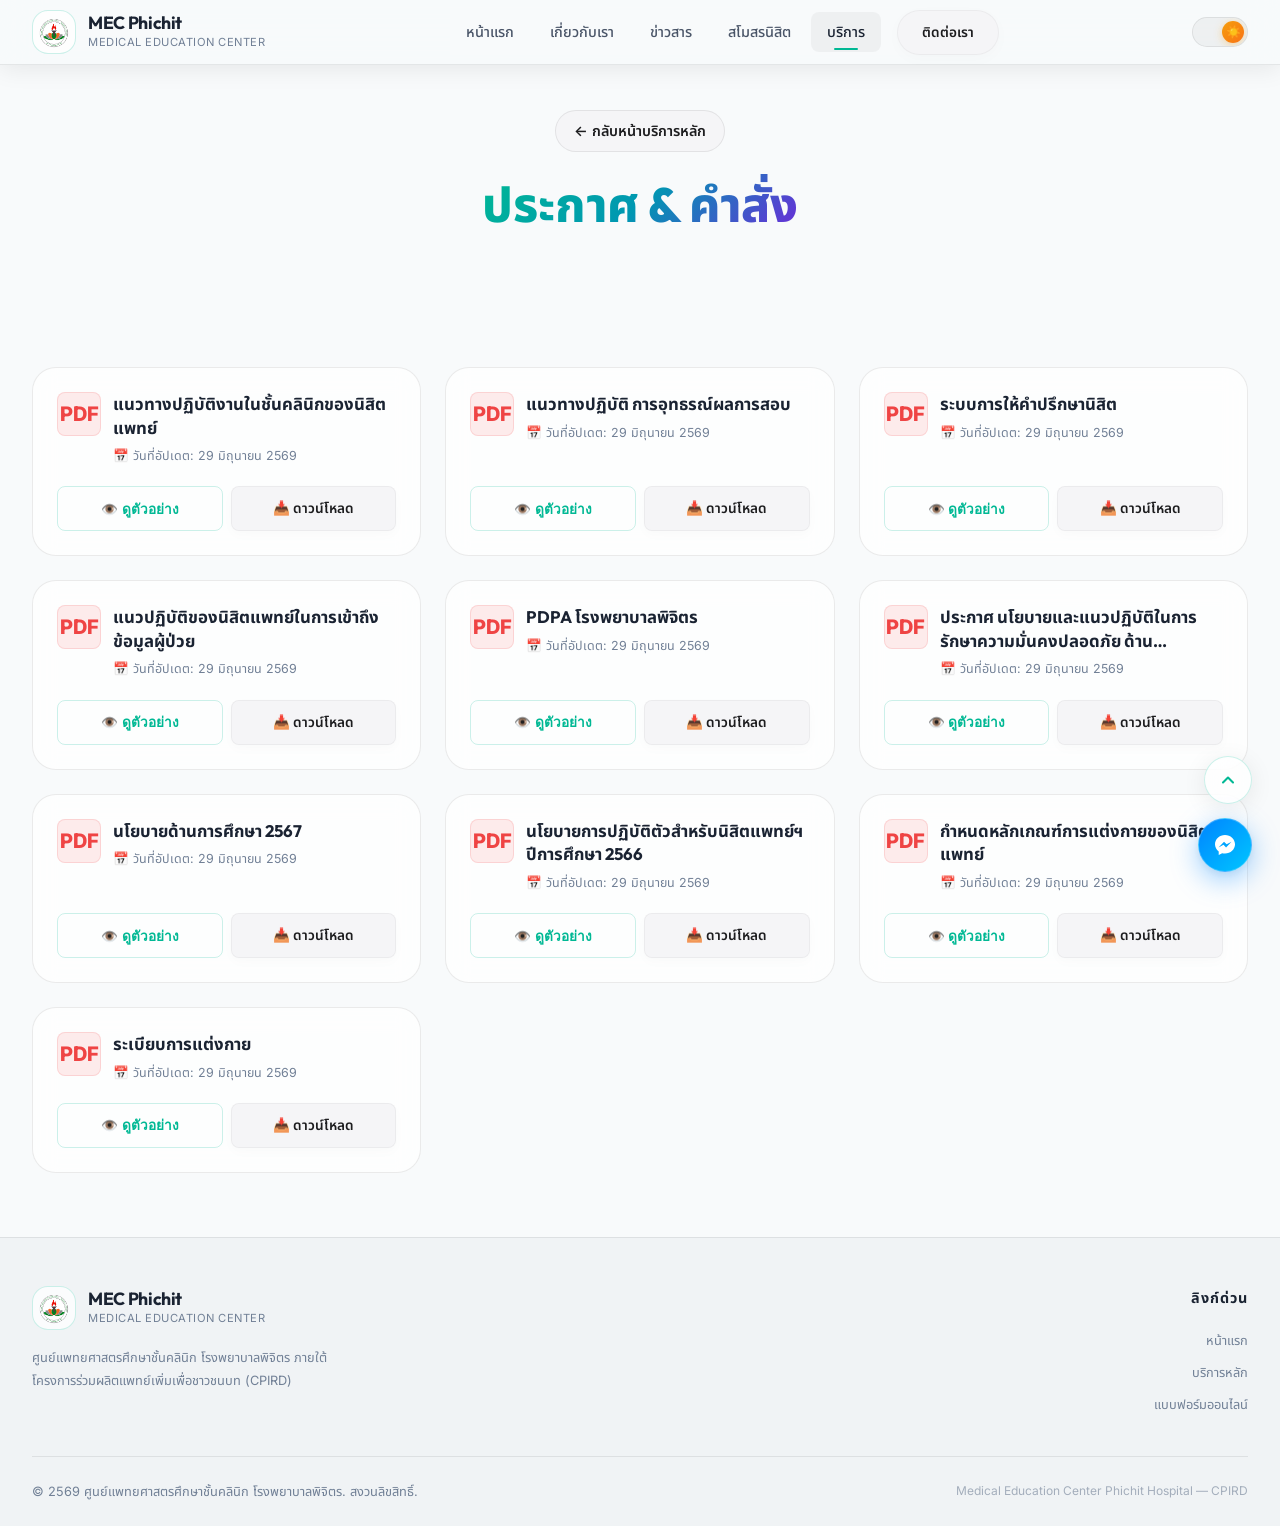
==== commit 875a15d8: "update icon , color" ====
--- a/announcements.html
+++ b/announcements.html
@@ -9,7 +9,7 @@
   <meta name="description" content="คลังเอกสารประกาศ ระเบียบการ ข้อบังคับ และคำสั่งต่างๆ ของศูนย์แพทยศาสตรศึกษาชั้นคลินิก">
   
   <!-- Favicon -->
-  <link rel="icon" type="image/svg+xml" href="data:image/svg+xml,<svg xmlns='http://www.w3.org/2000/svg' viewBox='0 0 100 100'><text y='.9em' font-size='90'>📢</text></svg>">
+  <link rel="icon" type="image/png" href="assets/images/logo.png">
 
   <!-- Prevent theme flash -->
   <script>
@@ -49,7 +49,7 @@
         <a href="index.html#news" class="nav-link" role="menuitem">ข่าวสาร</a>
         <a href="index.html#student-union" class="nav-link" role="menuitem">สโมสรนิสิต</a>
         <a href="index.html#services" class="nav-link active" role="menuitem">บริการ</a>
-        <a href="index.html#contact" class="nav-cta" role="menuitem">📍 ติดต่อเรา</a>
+        <a href="index.html#contact" class="nav-cta" role="menuitem">ติดต่อเรา</a>
       </div>
 
       <!-- Theme Toggle -->
@@ -154,6 +154,26 @@
        CLIENT-SIDE JAVASCRIPT
        ============================================ -->
   <script>
+    function formatThaiDate(dateStr) {
+      if (!dateStr) return '';
+      dateStr = String(dateStr).replace(/📅/g, '').trim();
+      const match = dateStr.match(/^(\d{4})[-/](\d{1,2})[-/](\d{1,2})$/);
+      if (match) {
+        const year = parseInt(match[1], 10);
+        const month = parseInt(match[2], 10) - 1;
+        const day = parseInt(match[3], 10);
+        const thaiMonths = [
+          "มกราคม", "กุมภาพันธ์", "มีนาคม", "เมษายน", "พฤษภาคม", "มิถุนายน",
+          "กรกฎาคม", "สิงหาคม", "กันยายน", "ตุลาคม", "พฤศจิกายน", "ธันวาคม"
+        ];
+        if (month >= 0 && month < 12) {
+          const thaiYear = year > 2500 ? year : year + 543;
+          return `${day} ${thaiMonths[month]} ${thaiYear}`;
+        }
+      }
+      return dateStr;
+    }
+
     document.addEventListener('DOMContentLoaded', () => {
       let db = null;
       let activeFilter = 'all';
@@ -232,7 +252,7 @@
                 <div class="doc-type-icon ${typeClass}">${typeLabel}</div>
                 <div class="doc-meta">
                   <h3 class="doc-card-title" title="${doc.title}">${doc.title}</h3>
-                  <div class="doc-card-date">📅 วันที่อัปเดต: ${doc.date}</div>
+                  <div class="doc-card-date">📅 วันที่อัปเดต: ${formatThaiDate(doc.date)}</div>
                 </div>
               </div>
               <div class="doc-actions">
--- a/css/style.css
+++ b/css/style.css
@@ -391,6 +391,8 @@
   scroll-padding-top: 80px;
   -webkit-font-smoothing: antialiased;
   -moz-osx-font-smoothing: grayscale;
+  overflow-x: hidden;
+  max-width: 100vw;
 }
 
 body {
@@ -400,6 +402,8 @@
   color: var(--text-primary);
   background-color: var(--bg-primary);
   overflow-x: hidden;
+  max-width: 100vw;
+  position: relative;
 }
 
 img {
@@ -565,6 +569,9 @@
   top: 0;
   left: 0;
   right: 0;
+  width: 100%;
+  max-width: 100vw;
+  box-sizing: border-box;
   z-index: 1000;
   padding: 1rem 0;
   transition: all var(--transition-base);
@@ -591,6 +598,7 @@
   gap: 12px;
   text-decoration: none;
   color: var(--text-primary);
+  min-width: 0;
 }
 
 .nav-logo {
@@ -620,6 +628,7 @@
 .nav-brand-text {
   display: flex;
   flex-direction: column;
+  min-width: 0;
 }
 
 .nav-brand-name {
@@ -835,7 +844,7 @@
   background: rgba(0, 212, 170, 0.06);
   border: 1px solid rgba(0, 212, 170, 0.15);
   border-radius: var(--radius-full);
-  margin-bottom: 2rem;
+  margin-bottom: 1.25rem;
   backdrop-filter: blur(8px);
   animation: fadeInDown 0.8s ease-out;
 }
@@ -846,6 +855,28 @@
   border-radius: 50%;
   background: var(--accent-primary);
   animation: pulse-dot 2s ease-in-out infinite;
+}
+
+.hero-logo-wrapper {
+  margin-bottom: 1.5rem;
+  display: flex;
+  justify-content: center;
+  align-items: center;
+  animation: fadeInUp 0.8s ease-out 0.2s both;
+}
+
+.hero-logo-img {
+  width: 180px;
+  height: 180px;
+  max-width: 65vw;
+  max-height: 65vw;
+  object-fit: contain;
+  filter: drop-shadow(0 8px 32px rgba(0, 212, 170, 0.35));
+  transition: transform var(--transition-spring);
+}
+
+.hero-logo-img:hover {
+  transform: scale(1.2);
 }
 
 .hero-title {
@@ -2238,6 +2269,13 @@
   position: relative;
 }
 
+.gallery .container {
+  padding-left: 0;
+  padding-right: 0;
+  width: 100%;
+  max-width: 100%;
+}
+
 body>section.gallery:first-of-type {
   padding-top: 100px;
   padding-bottom: 0;
@@ -2250,13 +2288,16 @@
 .slider-container {
   position: relative;
   width: 100%;
-  max-width: 1080px;
+  max-width: 100%;
   height: 520px;
   margin: 0 auto;
-  border-radius: var(--radius-lg);
+  border-radius: 0;
   overflow: hidden;
   box-shadow: var(--shadow-lg);
-  border: 1px solid var(--border-glass);
+  border-top: 1px solid var(--border-glass);
+  border-bottom: 1px solid var(--border-glass);
+  border-left: none;
+  border-right: none;
 }
 
 .slider-wrapper {
@@ -2390,6 +2431,12 @@
 (orientation: portrait) {
   .slider-container {
     height: 380px;
+    border-radius: 0;
+    border-left: none;
+    border-right: none;
+    width: 100%;
+    max-width: 100%;
+    margin: 0;
   }
 
   .slide-img {
@@ -2840,13 +2887,23 @@
 
 /* Mobile */
 @media (max-width: 768px) {
+  .gallery .container {
+    padding-left: 0;
+    padding-right: 0;
+    width: 100%;
+    max-width: 100%;
+  }
+
   .nav-links {
     position: fixed;
     top: 0;
-    right: -100%;
+    right: 0;
     width: 80%;
     max-width: 360px;
     height: 100vh;
+    transform: translateX(100%);
+    visibility: hidden;
+    pointer-events: none;
     background: rgba(5, 13, 26, 0.95);
     backdrop-filter: blur(24px);
     -webkit-backdrop-filter: blur(24px);
@@ -2854,13 +2911,15 @@
     align-items: flex-start;
     padding: 6rem 2rem 2rem;
     gap: 0;
-    transition: right var(--transition-base);
+    transition: transform var(--transition-base), visibility var(--transition-base);
     border-left: 1px solid var(--border-subtle);
     z-index: 999;
   }
 
   .nav-links.open {
-    right: 0;
+    transform: translateX(0);
+    visibility: visible;
+    pointer-events: auto;
   }
 
   .nav-link {
@@ -2877,13 +2936,42 @@
     justify-content: center;
   }
 
+  .nav-brand {
+    gap: 8px;
+    flex: 0 1 auto;
+    max-width: calc(100% - 110px);
+    min-width: 0;
+  }
+
+  .nav-logo {
+    width: 38px;
+    height: 38px;
+    flex-shrink: 0;
+  }
+
+  .nav-brand-name {
+    font-size: 1rem;
+    white-space: nowrap;
+    overflow: hidden;
+    text-overflow: ellipsis;
+  }
+
+  .nav-brand-sub {
+    font-size: 0.65rem;
+    white-space: nowrap;
+    overflow: hidden;
+    text-overflow: ellipsis;
+  }
+
+  .theme-toggle {
+    margin-left: auto;
+    margin-right: 6px;
+    flex-shrink: 0;
+  }
+
   .nav-toggle {
     display: flex;
-  }
-
-  .theme-toggle {
-    margin-left: auto;
-    margin-right: 12px;
+    flex-shrink: 0;
   }
 
   .programs-grid {
@@ -2966,16 +3054,33 @@
   .hero-title-line {
     white-space: normal;
   }
+
+  .stats-grid {
+    grid-template-columns: 1fr;
+    gap: 1.25rem;
+  }
+
+  .stat-item {
+    padding: 1rem 0;
+    border-bottom: 1px solid var(--border-subtle);
+  }
+
+  .stat-item:last-child {
+    border-bottom: none;
+  }
+
+  .stat-item::after {
+    display: none;
+  }
+
+  .stat-label span {
+    white-space: normal;
+  }
 }
 
 /* Small Mobile */
 @media (max-width: 480px) {
-  .stats-grid {
-    grid-template-columns: 1fr 1fr;
-    gap: 1rem;
-  }
-
-  .stat-item::after {
+  .nav-brand-sub {
     display: none;
   }
 
@@ -3942,8 +4047,8 @@
 
 .calendar-active-date {
   font-size: 0.82rem;
-  color: var(--accent-primary);
-  font-weight: 600;
+  color: var(--text-muted);
+  font-weight: 500;
 }
 
 .calendar-action-btns {
@@ -3965,15 +4070,24 @@
 }
 
 .btn-cal-download {
-  background: var(--gradient-accent);
-  color: #050d1a !important;
-  border: none;
-  font-weight: 700;
+  background: var(--btn-primary-bg);
+  color: var(--btn-primary-text) !important;
+  border: var(--btn-primary-border);
+  box-shadow: 0 4px 12px var(--btn-primary-shadow);
+  font-weight: 600;
 }
 
 .btn-cal-download:hover {
-  transform: translateY(-2px);
-  box-shadow: 0 4px 15px rgba(0, 212, 170, 0.35);
+  background: var(--btn-primary-hover-bg);
+  color: var(--btn-primary-text) !important;
+  box-shadow: 0 6px 16px var(--btn-primary-shadow-hover);
+  transform: translateY(-1px);
+}
+
+.btn-cal-download:active {
+  transform: translateY(0);
+  background: var(--btn-primary-active-bg);
+  box-shadow: 0 2px 8px var(--btn-primary-shadow);
 }
 
 .btn-cal-external {
